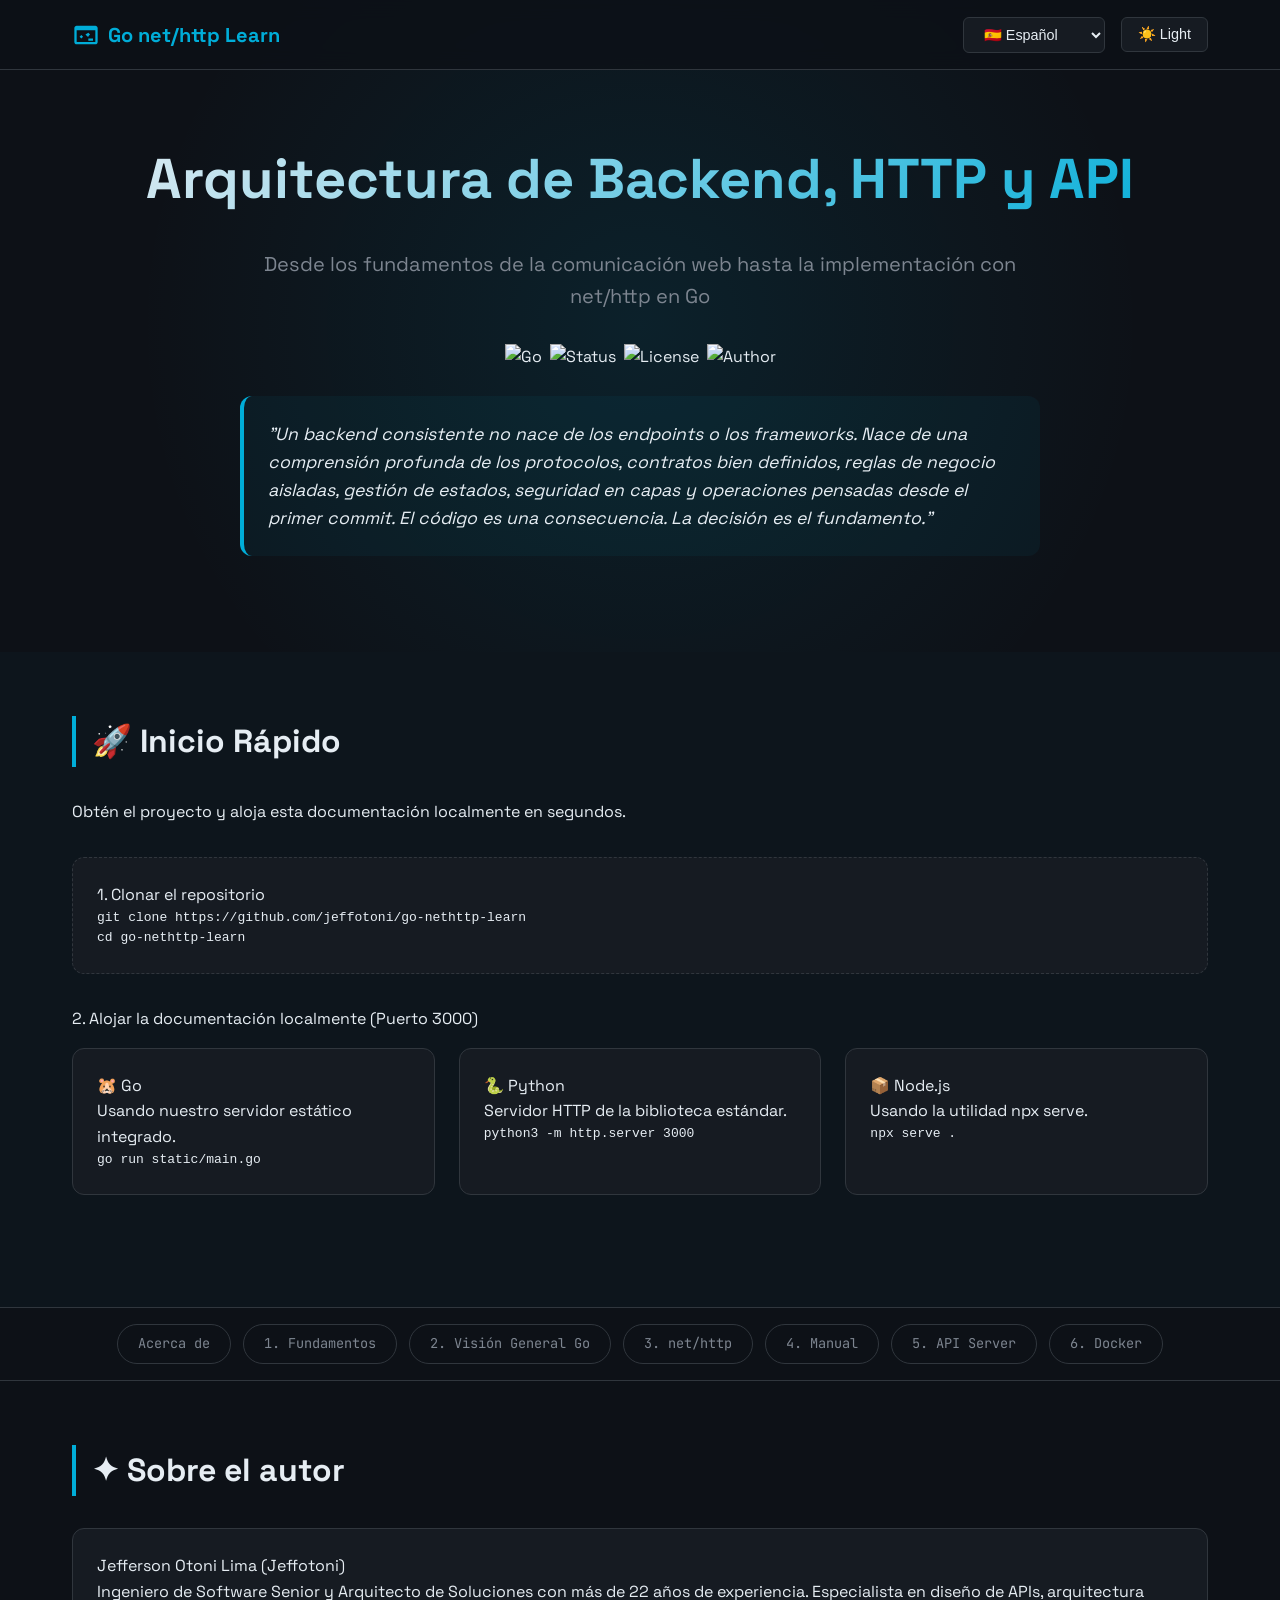
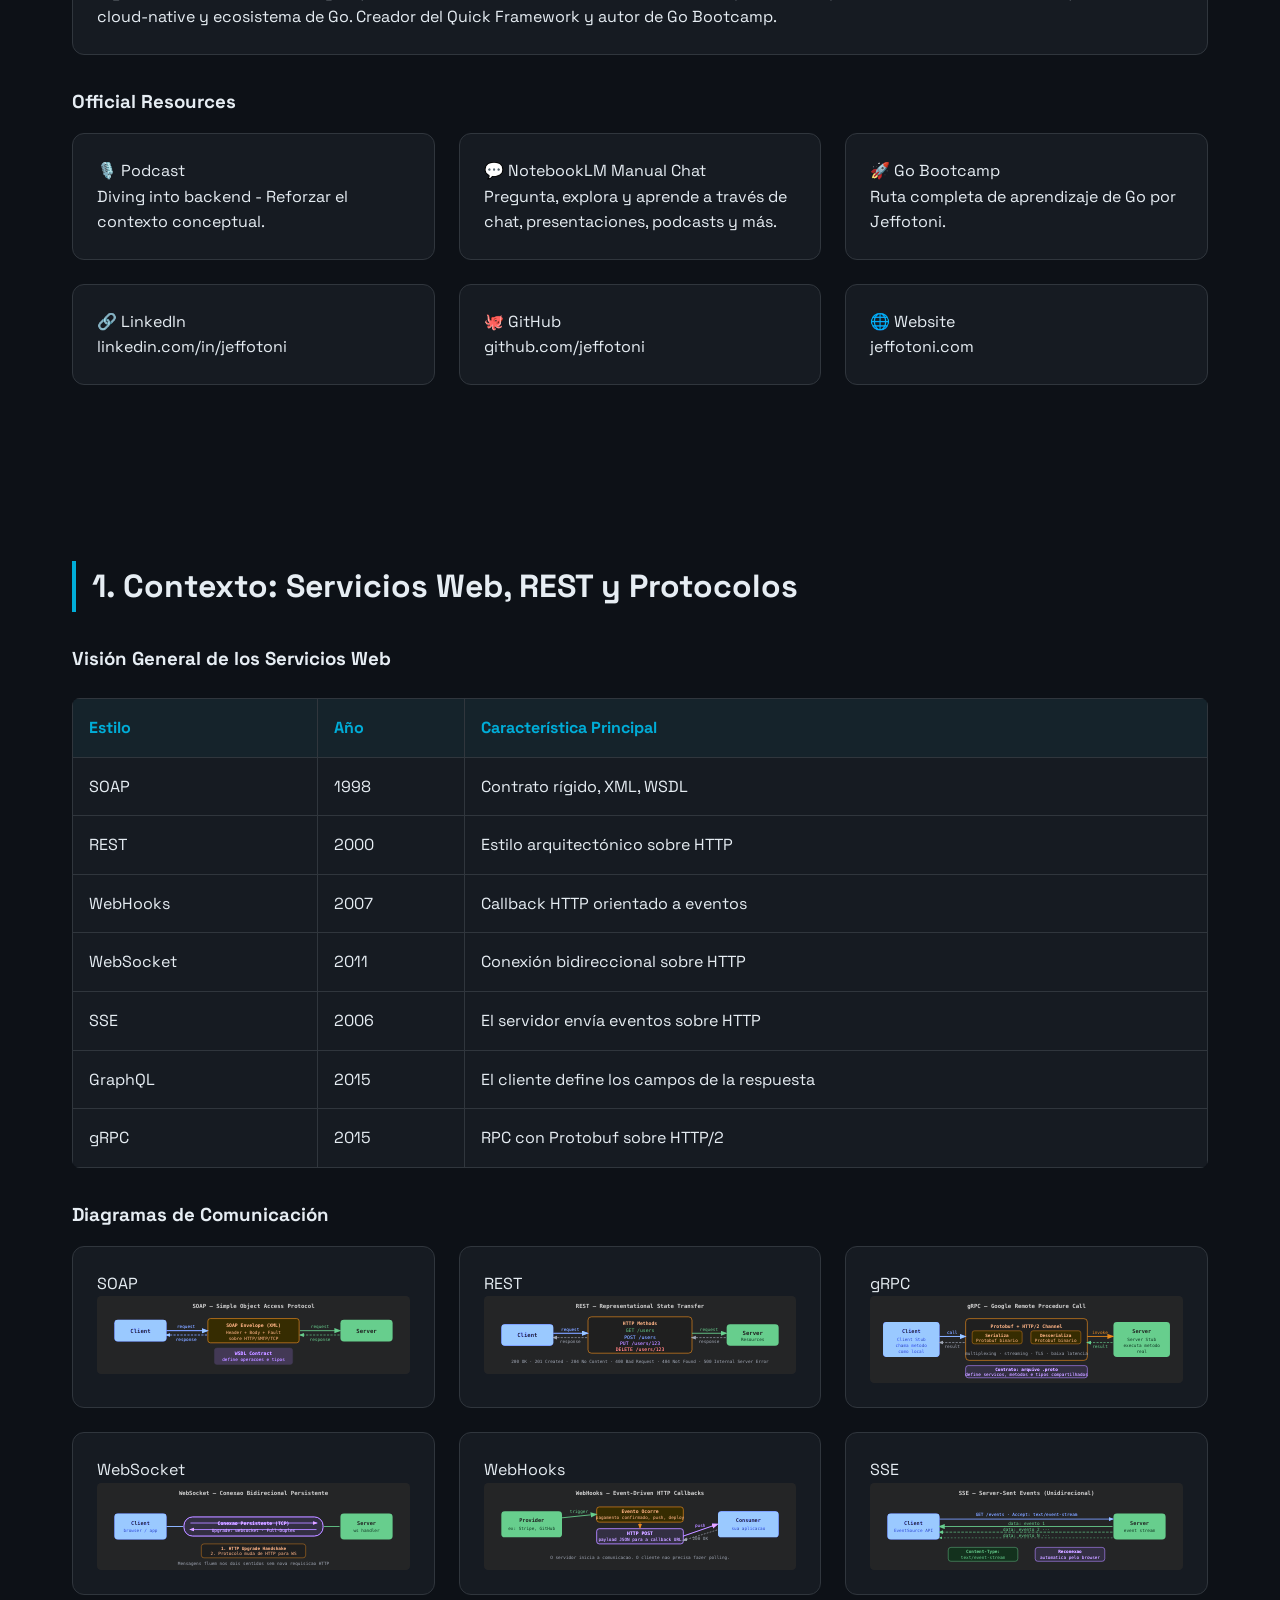
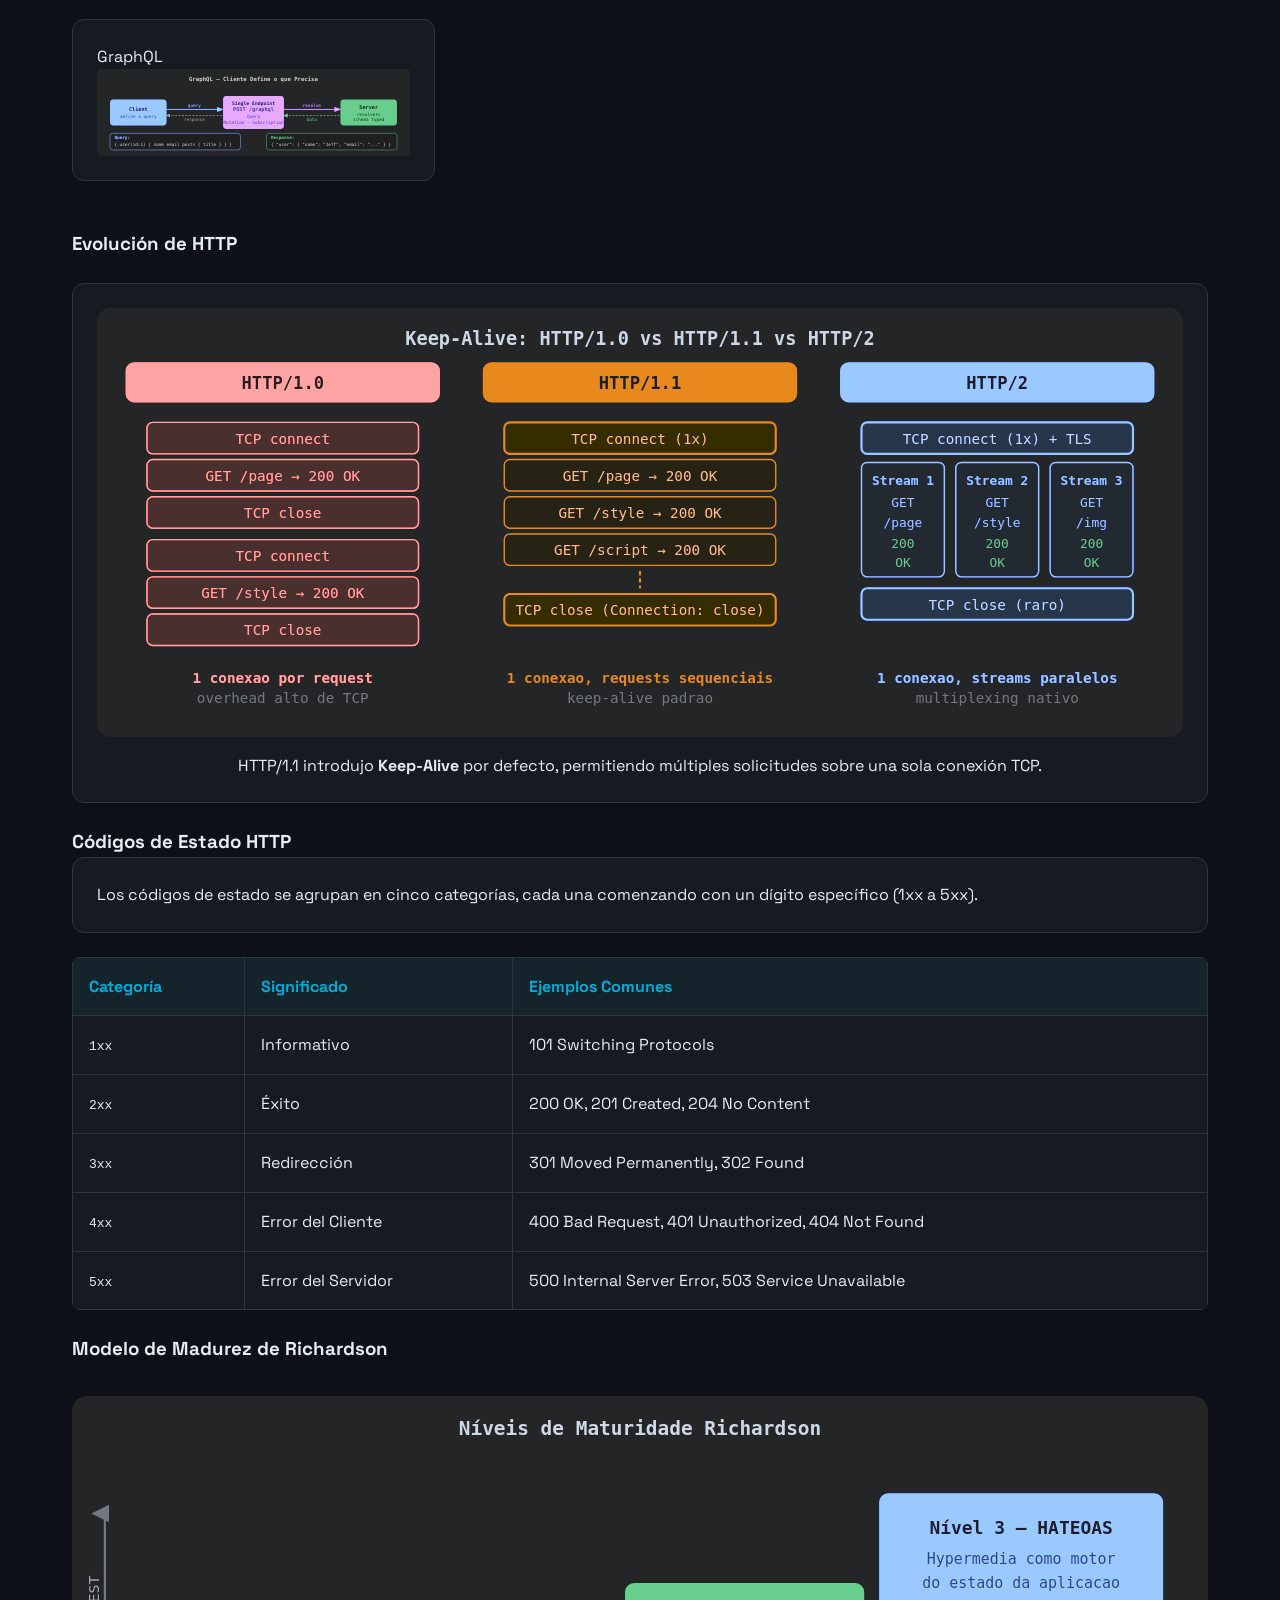
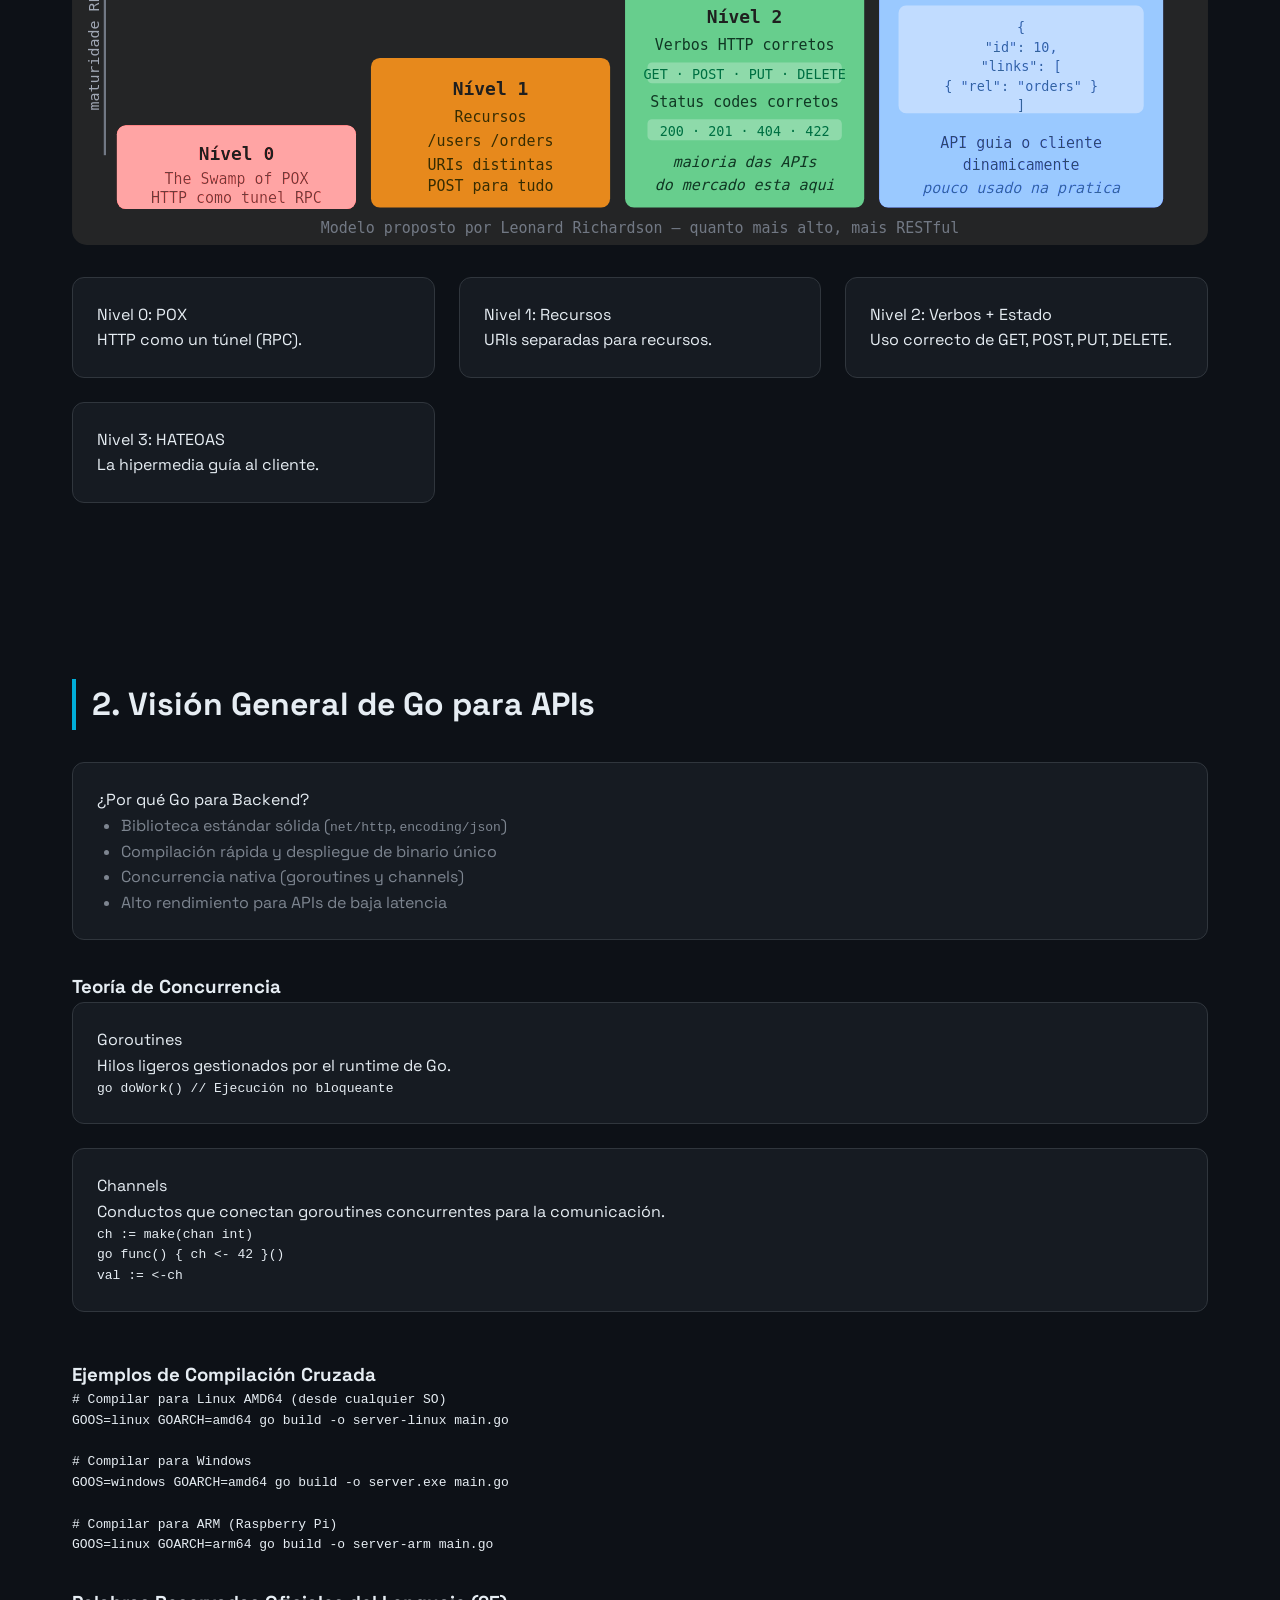
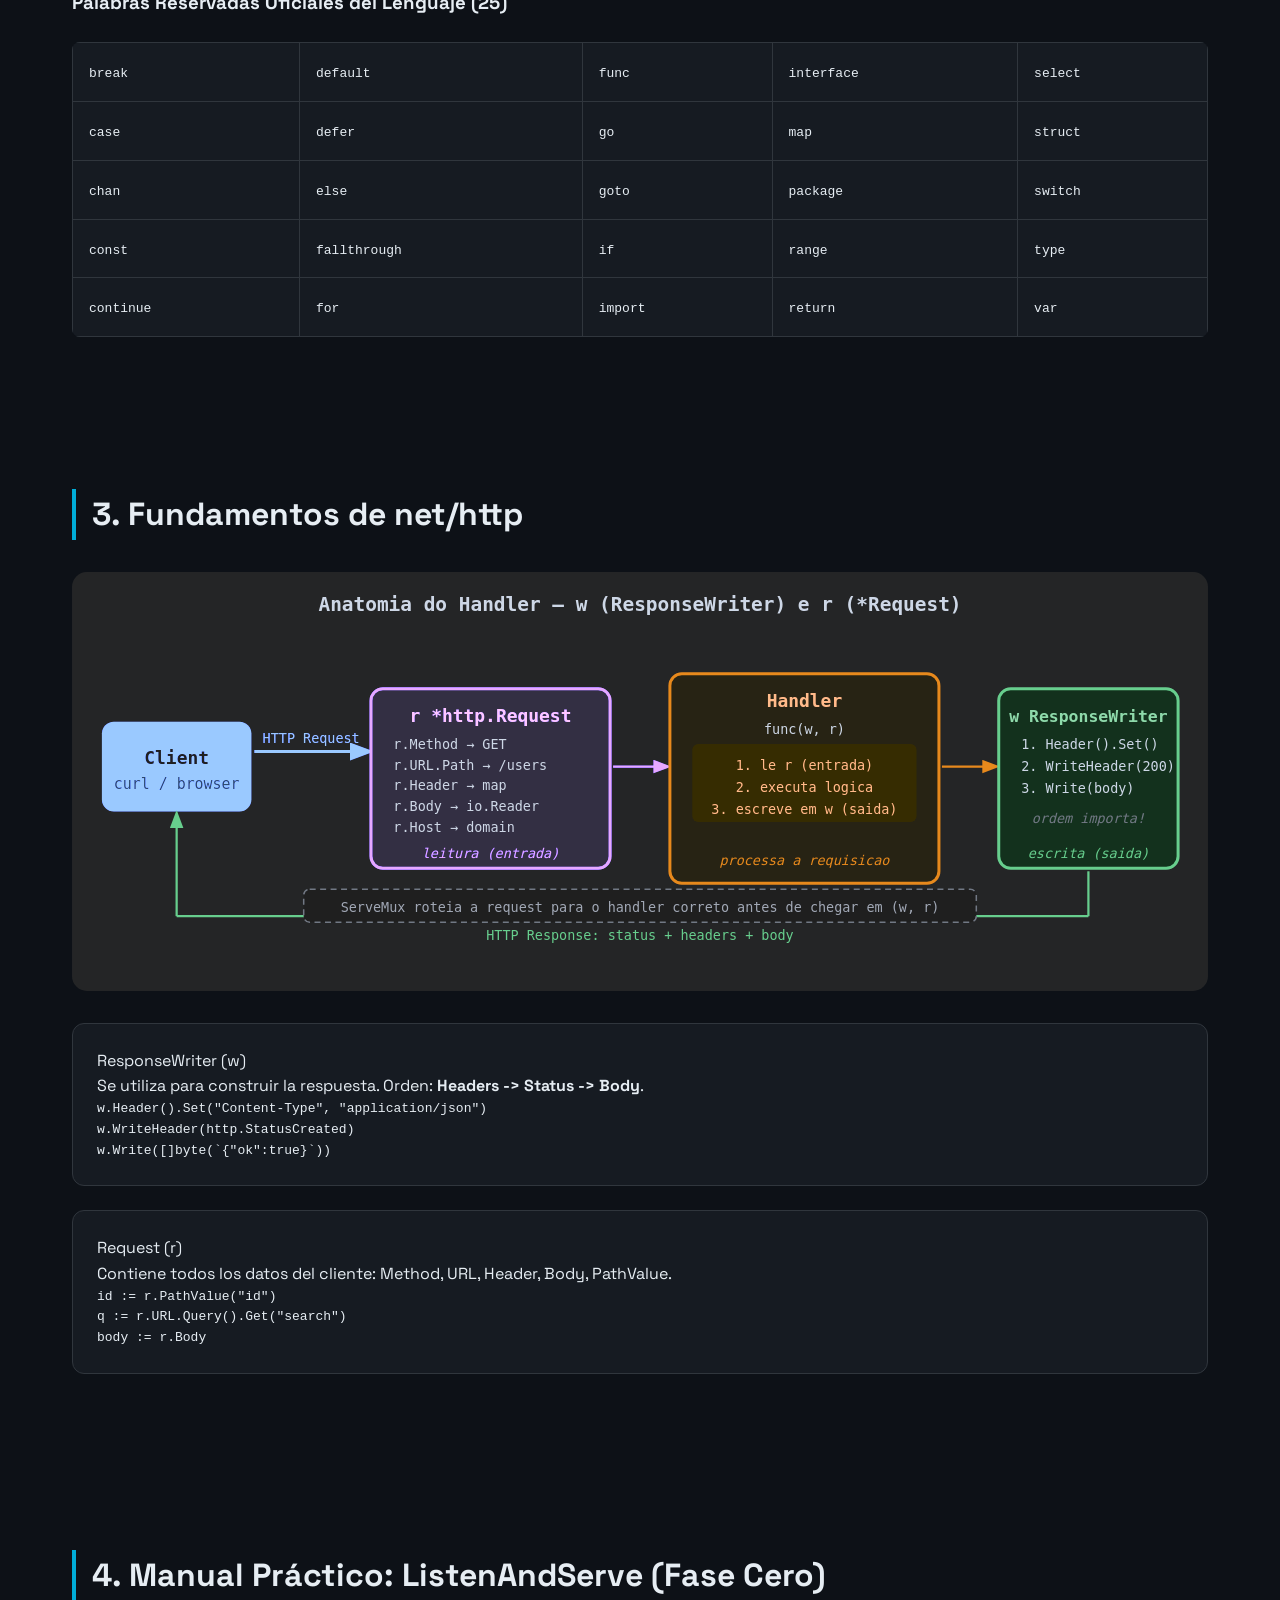
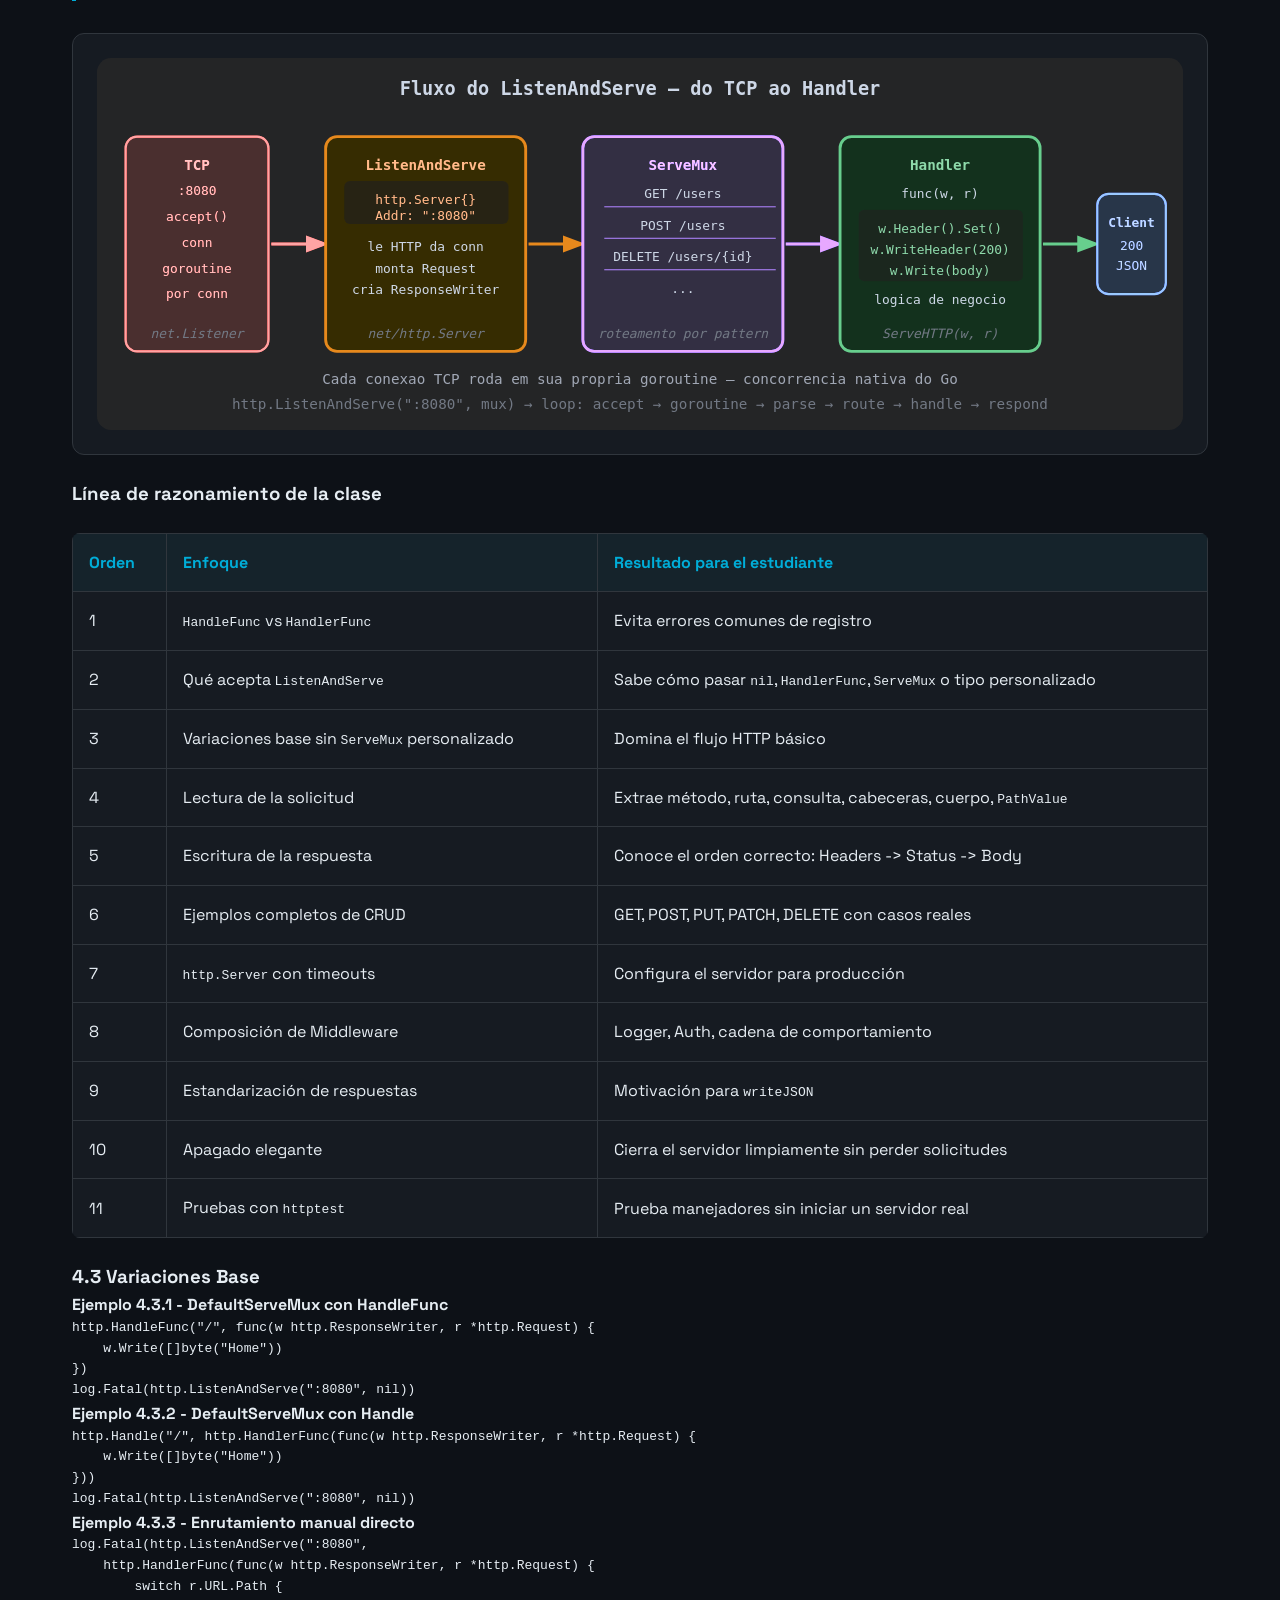
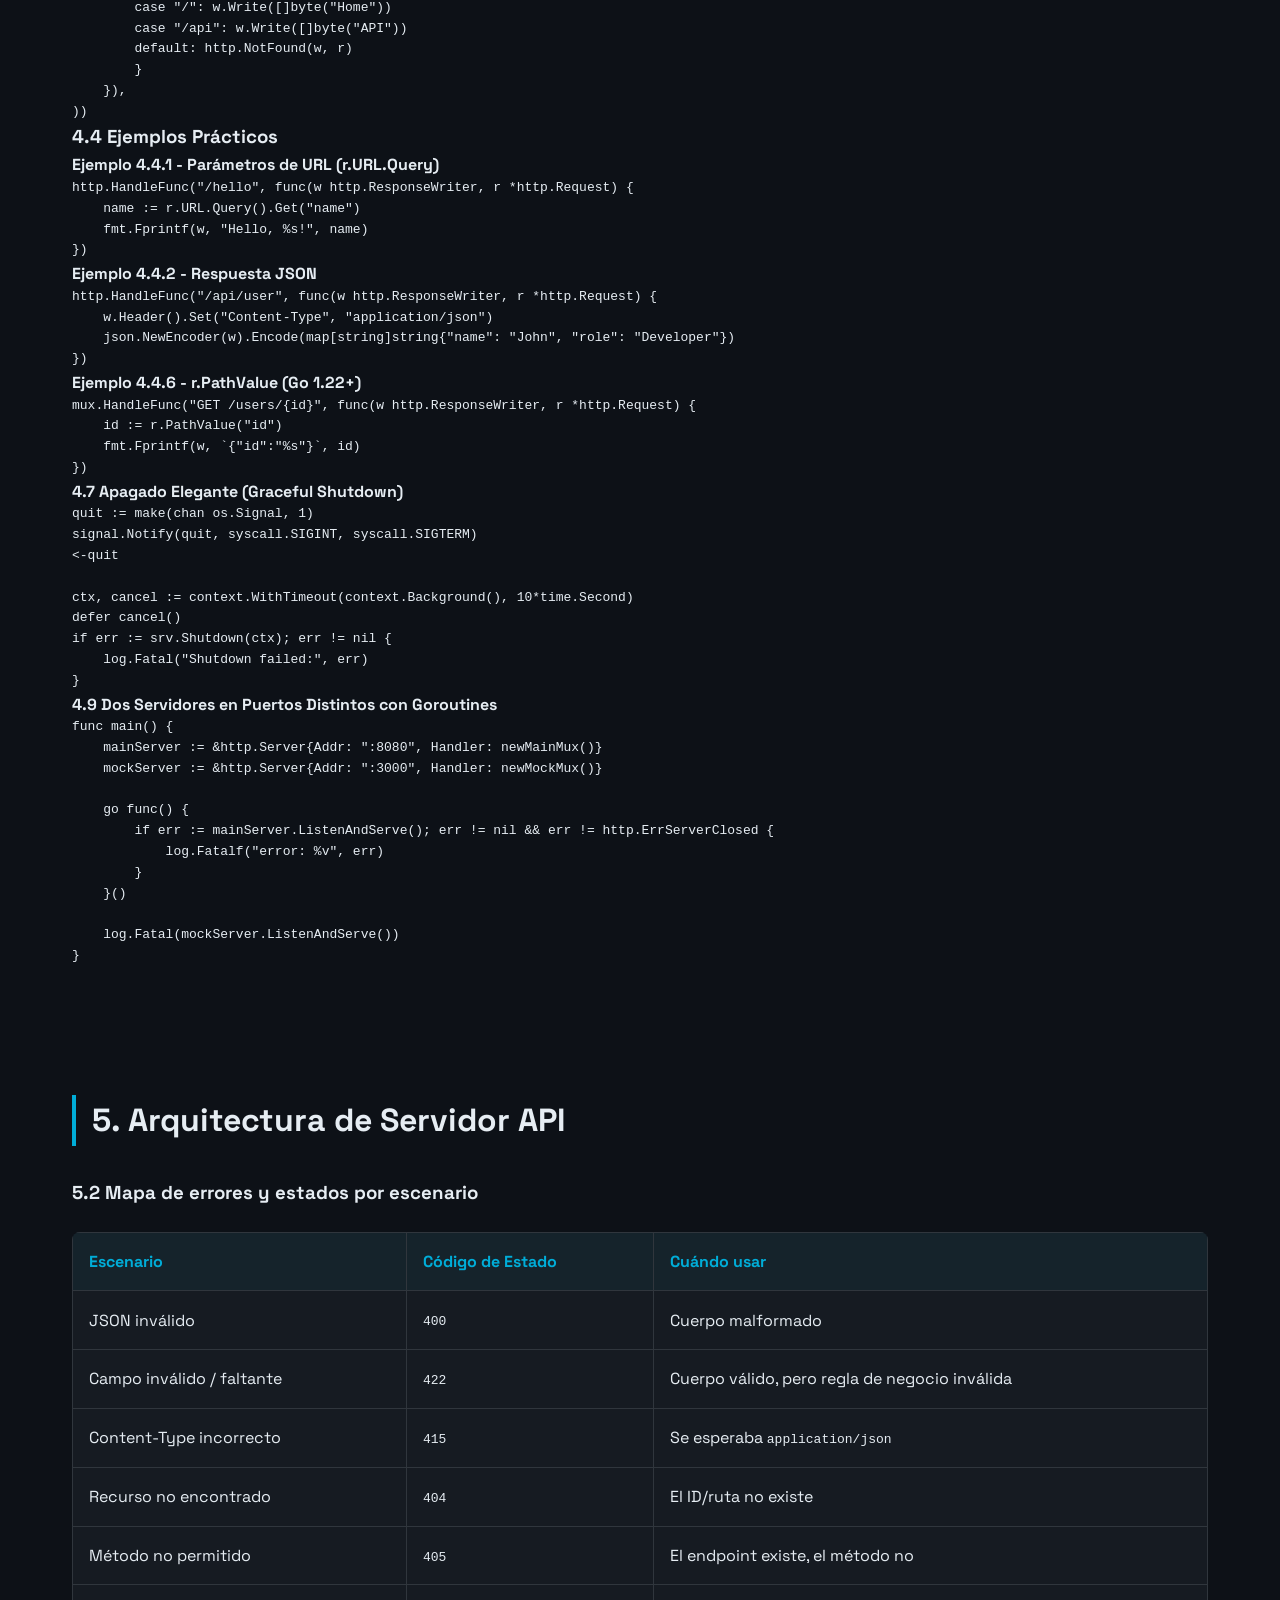
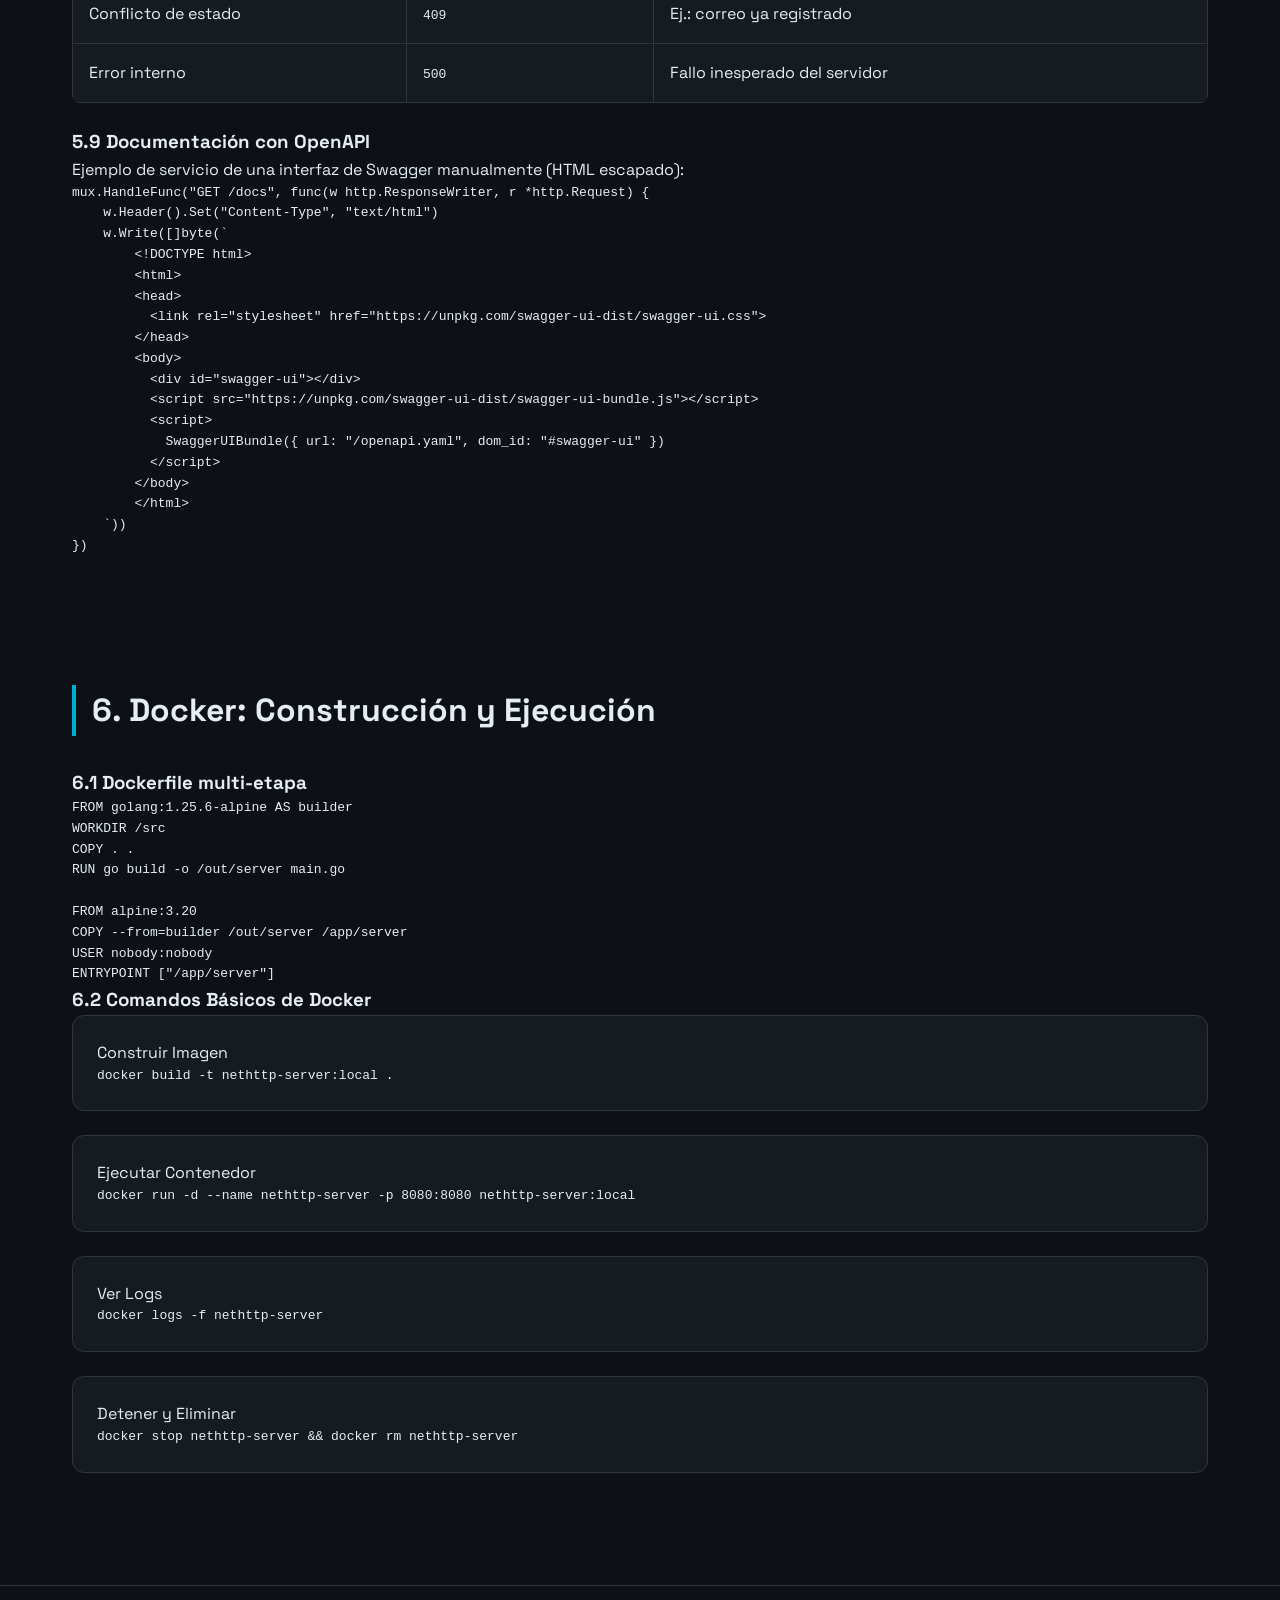
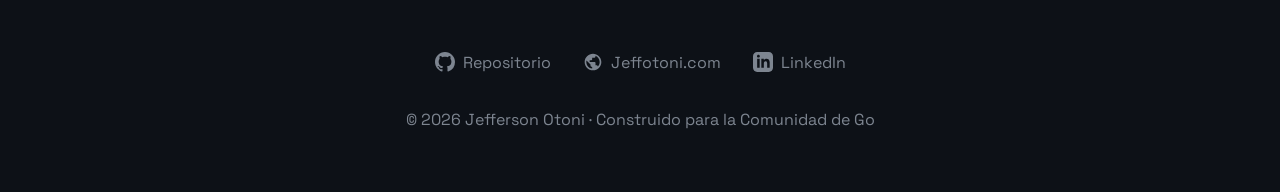
==== index_es.html @ ba3b2494 "feat: overhaul documentation portal with multi-language support and modern UI" ====
<!DOCTYPE html>
<html lang="es">
<head>
    <meta charset="UTF-8">
    <meta name="viewport" content="width=device-width, initial-scale=1.0">
    <title>Arquitectura de Backend, HTTP y API | Go net/http Learn</title>
    <!-- Fonts -->
    <link rel="preconnect" href="https://fonts.googleapis.com">
    <link rel="preconnect" href="https://fonts.gstatic.com" crossorigin>
    <link href="https://fonts.googleapis.com/css2?family=Space+Grotesk:wght@300;400;500;600;700;800&family=JetBrains+Mono:wght@100;200;300;400;500;600;700;800&display=swap" rel="stylesheet">
    <!-- Prism.js for Syntax Highlighting -->
    <link href="https://cdnjs.cloudflare.com/ajax/libs/prism/1.29.0/themes/prism-tomorrow.min.css" rel="stylesheet" id="prism-theme" />
    <!-- CSS -->
    <link rel="stylesheet" href="html2/css/styles.css">
</head>
<body data-theme="dark">
    <header>
        <div class="container nav-container">
            <a href="#" class="logo">
                <svg viewBox="0 0 24 24" width="28" height="28" style="fill: var(--neon-cyan);"><path d="M20 4H4c-1.1 0-1.99.9-1.99 2L2 18c0 1.1.9 2 2 2h16c1.1 0 2-.9 2-2V6c0-1.1-.9-2-2-2zm0 14H4V8h16v10zm-2-1h-4v-2h4v2zm-4-3l-2.5-2.5L14 10l1.5 1.5L14 13zM8 15l-1.5-1.5L8 12l1.5 1.5L8 15z"/></svg>
                <span>Go net/http Learn</span>
            </a>
            <div class="controls">
                <select id="localePicker" class="btn-control">
                    <option value="en">🇺🇸 English</option>
                    <option value="pt-BR">🇧🇷 Português</option>
                    <option value="es" selected>🇪🇸 Español</option>
                </select>
                <button class="theme-toggle btn-control" onclick="toggleTheme()">☀️ Light</button>
            </div>
        </div>
    </header>

    <main>
        <!-- Hero Section -->
        <section class="hero">
            <div class="container">
                <h1>Arquitectura de Backend, HTTP y API</h1>
                <p class="hero-subtitle">Desde los fundamentos de la comunicación web hasta la implementación con net/http en Go</p>
                <div class="badges">
                    <img src="https://img.shields.io/badge/Go-1.22%2B-00ADD8?style=flat-square&logo=go&logoColor=white" alt="Go">
                    <img src="https://img.shields.io/badge/status-en%20desarrollo-F59E0B?style=flat-square" alt="Status">
                    <img src="https://img.shields.io/badge/license-MIT-10B981?style=flat-square" alt="License">
                    <img src="https://img.shields.io/badge/author-jeffotoni-0EA5E9?style=flat-square&logo=github" alt="Author">
                </div>
                <blockquote style="max-width: 800px; margin: 2rem auto; padding: 1.5rem; background: rgba(0, 173, 216, 0.05); border-radius: 12px; border-left: 4px solid var(--neon-cyan); text-align: left;">
                    <p style="font-size: 1.1rem; font-style: italic; color: var(--text-primary);">"Un backend consistente no nace de los endpoints o los frameworks. Nace de una comprensión profunda de los protocolos, contratos bien definidos, reglas de negocio aisladas, gestión de estados, seguridad en capas y operaciones pensadas desde el primer commit. El código es una consecuencia. La decisión es el fundamento."</p>
                </blockquote>
            </div>
        </section>

        <!-- Quick Start Section -->
        <section id="quick-start" style="background: rgba(0, 173, 216, 0.02); border-bottom: 1px solid var(--border-color);">
            <div class="container">
                <h2 class="section-title">🚀 Inicio Rápido</h2>
                <p class="card-text" style="margin-bottom: 2rem;">Obtén el proyecto y aloja esta documentación localmente en segundos.</p>
                
                <div class="card" style="margin-bottom: 2rem; border-style: dashed;">
                    <div class="card-title">1. Clonar el repositorio</div>
                    <pre class="language-bash"><code>git clone https://github.com/jeffotoni/go-nethttp-learn
cd go-nethttp-learn</code></pre>
                </div>

                <div class="card-title" style="margin-bottom: 1rem;">2. Alojar la documentación localmente (Puerto 3000)</div>
                <div class="card-grid">
                    <div class="card">
                        <div class="card-title">🐹 Go</div>
                        <p class="card-text">Usando nuestro servidor estático integrado.</p>
                        <pre class="language-bash"><code>go run static/main.go</code></pre>
                    </div>
                    <div class="card">
                        <div class="card-title">🐍 Python</div>
                        <p class="card-text">Servidor HTTP de la biblioteca estándar.</p>
                        <pre class="language-bash"><code>python3 -m http.server 3000</code></pre>
                    </div>
                    <div class="card">
                        <div class="card-title">📦 Node.js</div>
                        <p class="card-text">Usando la utilidad npx serve.</p>
                        <pre class="language-bash"><code>npx serve .</code></pre>
                    </div>
                </div>
            </div>
        </section>

        <!-- Sticky Nav -->
        <nav class="category-nav">
            <a href="#about" class="category-pill">Acerca de</a>
            <a href="#fundamentals" class="category-pill">1. Fundamentos</a>
            <a href="#go-overview" class="category-pill">2. Visión General Go</a>
            <a href="#net-http" class="category-pill">3. net/http</a>
            <a href="#listenandserve" class="category-pill">4. Manual</a>
            <a href="#server-api" class="category-pill">5. API Server</a>
            <a href="#docker" class="category-pill">6. Docker</a>
        </nav>

        <div class="container">
            <!-- About Section -->
            <section id="about">
                <h2 class="section-title">✦ Sobre el autor</h2>
                <div class="card" style="margin-bottom: 2rem;">
                    <div class="card-title">Jefferson Otoni Lima (Jeffotoni)</div>
                    <p class="card-text">Ingeniero de Software Senior y Arquitecto de Soluciones con más de 22 años de experiencia. Especialista en diseño de APIs, arquitectura cloud-native y ecosistema de Go. Creador del Quick Framework y autor de Go Bootcamp.</p>
                </div>

                <h3 style="margin-bottom: 1rem;">Official Resources</h3>
                <div class="card-grid">
                    <a href="https://youtu.be/uk1hwBAKGLc" class="card" target="_blank">
                        <div class="card-title">🎙️ Podcast</div>
                        <div class="card-text">Diving into backend - Reforzar el contexto conceptual.</div>
                    </a>
                    <a href="https://notebooklm.google.com/notebook/0421b1d1-9c27-415a-a3d2-bc83ce397b1f" class="card" target="_blank">
                        <div class="card-title">💬 NotebookLM Manual Chat</div>
                        <div class="card-text">Pregunta, explora y aprende a través de chat, presentaciones, podcasts y más.</div>
                    </a>
                    <a href="https://gobootcamp.jeffotoni.com/br/index.html" class="card" target="_blank">
                        <div class="card-title">🚀 Go Bootcamp</div>
                        <div class="card-text">Ruta completa de aprendizaje de Go por Jeffotoni.</div>
                    </a>
                    <a href="https://linkedin.com/in/jeffotoni" class="card" target="_blank">
                        <div class="card-title">🔗 LinkedIn</div>
                        <div class="card-text">linkedin.com/in/jeffotoni</div>
                    </a>
                    <a href="https://github.com/jeffotoni" class="card" target="_blank">
                        <div class="card-title">🐙 GitHub</div>
                        <div class="card-text">github.com/jeffotoni</div>
                    </a>
                    <a href="https://jeffotoni.com" class="card" target="_blank">
                        <div class="card-title">🌐 Website</div>
                        <div class="card-text">jeffotoni.com</div>
                    </a>
                </div>
            </section>

            <!-- Fundamentals Section -->
            <section id="fundamentals">
                <h2 class="section-title">1. Contexto: Servicios Web, REST y Protocolos</h2>
                
                <h3>Visión General de los Servicios Web</h3>
                <table>
                    <thead>
                        <tr>
                            <th>Estilo</th>
                            <th>Año</th>
                            <th>Característica Principal</th>
                        </tr>
                    </thead>
                    <tbody>
                        <tr><td>SOAP</td><td>1998</td><td>Contrato rígido, XML, WSDL</td></tr>
                        <tr><td>REST</td><td>2000</td><td>Estilo arquitectónico sobre HTTP</td></tr>
                        <tr><td>WebHooks</td><td>2007</td><td>Callback HTTP orientado a eventos</td></tr>
                        <tr><td>WebSocket</td><td>2011</td><td>Conexión bidireccional sobre HTTP</td></tr>
                        <tr><td>SSE</td><td>2006</td><td>El servidor envía eventos sobre HTTP</td></tr>
                        <tr><td>GraphQL</td><td>2015</td><td>El cliente define los campos de la respuesta</td></tr>
                        <tr><td>gRPC</td><td>2015</td><td>RPC con Protobuf sobre HTTP/2</td></tr>
                    </tbody>
                </table>

                <h3 style="margin: 2rem 0 1rem;">Diagramas de Comunicación</h3>
                <div class="card-grid">
                    <div class="card"><div class="card-title">SOAP</div><img src="docs/diagrams/soap.svg" alt="SOAP"></div>
                    <div class="card"><div class="card-title">REST</div><img src="docs/diagrams/rest.svg" alt="REST"></div>
                    <div class="card"><div class="card-title">gRPC</div><img src="docs/diagrams/grpc.svg" alt="gRPC"></div>
                    <div class="card"><div class="card-title">WebSocket</div><img src="docs/diagrams/websocket.svg" alt="WebSocket"></div>
                    <div class="card"><div class="card-title">WebHooks</div><img src="docs/diagrams/webhooks.svg" alt="WebHooks"></div>
                    <div class="card"><div class="card-title">SSE</div><img src="docs/diagrams/sse.svg" alt="SSE"></div>
                    <div class="card"><div class="card-title">GraphQL</div><img src="docs/diagrams/graphql.svg" alt="GraphQL"></div>
                </div>

                <h3>Evolución de HTTP</h3>
                <div class="card" style="margin: 1.5rem 0;">
                    <img src="docs/diagrams/keepalive.svg" alt="Keep Alive">
                    <p class="card-text" style="text-align: center; margin-top: 1rem;">HTTP/1.1 introdujo <strong>Keep-Alive</strong> por defecto, permitiendo múltiples solicitudes sobre una sola conexión TCP.</p>
                </div>

                <h3>Códigos de Estado HTTP</h3>
                <div class="card" style="margin-bottom: 1.5rem;">
                    <p class="card-text">Los códigos de estado se agrupan en cinco categorías, cada una comenzando con un dígito específico (1xx a 5xx).</p>
                </div>
                <table>
                    <thead>
                        <tr>
                            <th>Categoría</th>
                            <th>Significado</th>
                            <th>Ejemplos Comunes</th>
                        </tr>
                    </thead>
                    <tbody>
                        <tr><td><code>1xx</code></td><td>Informativo</td><td>101 Switching Protocols</td></tr>
                        <tr><td><code>2xx</code></td><td>Éxito</td><td>200 OK, 201 Created, 204 No Content</td></tr>
                        <tr><td><code>3xx</code></td><td>Redirección</td><td>301 Moved Permanently, 302 Found</td></tr>
                        <tr><td><code>4xx</code></td><td>Error del Cliente</td><td>400 Bad Request, 401 Unauthorized, 404 Not Found</td></tr>
                        <tr><td><code>5xx</code></td><td>Error del Servidor</td><td>500 Internal Server Error, 503 Service Unavailable</td></tr>
                    </tbody>
                </table>

                <h3>Modelo de Madurez de Richardson</h3>
                <img src="docs/diagrams/richardson.svg" alt="Richardson" style="margin: 2rem auto;">
                <div class="card-grid">
                    <div class="card"><div class="card-title">Nivel 0: POX</div><p class="card-text">HTTP como un túnel (RPC).</p></div>
                    <div class="card"><div class="card-title">Nivel 1: Recursos</div><p class="card-text">URIs separadas para recursos.</p></div>
                    <div class="card"><div class="card-title">Nivel 2: Verbos + Estado</div><p class="card-text">Uso correcto de GET, POST, PUT, DELETE.</p></div>
                    <div class="card"><div class="card-title">Nivel 3: HATEOAS</div><p class="card-text">La hipermedia guía al cliente.</p></div>
                </div>
            </section>

            <!-- Go Overview Section -->
            <section id="go-overview">
                <h2 class="section-title">2. Visión General de Go para APIs</h2>
                <div class="card">
                    <div class="card-title">¿Por qué Go para Backend?</div>
                    <ul style="padding-left: 1.5rem; color: var(--text-secondary);">
                        <li>Biblioteca estándar sólida (<code>net/http</code>, <code>encoding/json</code>)</li>
                        <li>Compilación rápida y despliegue de binario único</li>
                        <li>Concurrencia nativa (goroutines y channels)</li>
                        <li>Alto rendimiento para APIs de baja latencia</li>
                    </ul>
                </div>

                <h3 style="margin-top: 2rem;">Teoría de Concurrencia</h3>
                <div class="card-grid full-width">
                    <div class="card">
                        <div class="card-title">Goroutines</div>
                        <p class="card-text">Hilos ligeros gestionados por el runtime de Go.</p>
<pre class="language-go"><code>go doWork() // Ejecución no bloqueante</code></pre>
                    </div>
                    <div class="card">
                        <div class="card-title">Channels</div>
                        <p class="card-text">Conductos que conectan goroutines concurrentes para la comunicación.</p>
<pre class="language-go"><code>ch := make(chan int)
go func() { ch <- 42 }()
val := <-ch</code></pre>
                    </div>
                </div>

                <h3 style="margin-top: 2rem;">Ejemplos de Compilación Cruzada</h3>
<pre class="language-bash"><code># Compilar para Linux AMD64 (desde cualquier SO)
GOOS=linux GOARCH=amd64 go build -o server-linux main.go

# Compilar para Windows
GOOS=windows GOARCH=amd64 go build -o server.exe main.go

# Compilar para ARM (Raspberry Pi)
GOOS=linux GOARCH=arm64 go build -o server-arm main.go</code></pre>

                <h3 style="margin-top: 2rem;">Palabras Reservadas Oficiales del Lenguaje (25)</h3>
                <table>
                    <tbody>
                        <tr><td><code>break</code></td><td><code>default</code></td><td><code>func</code></td><td><code>interface</code></td><td><code>select</code></td></tr>
                        <tr><td><code>case</code></td><td><code>defer</code></td><td><code>go</code></td><td><code>map</code></td><td><code>struct</code></td></tr>
                        <tr><td><code>chan</code></td><td><code>else</code></td><td><code>goto</code></td><td><code>package</code></td><td><code>switch</code></td></tr>
                        <tr><td><code>const</code></td><td><code>fallthrough</code></td><td><code>if</code></td><td><code>range</code></td><td><code>type</code></td></tr>
                        <tr><td><code>continue</code></td><td><code>for</code></td><td><code>import</code></td><td><code>return</code></td><td><code>var</code></td></tr>
                    </tbody>
                </table>
            </section>

            <!-- net/http Section -->
            <section id="net-http">
                <h2 class="section-title">3. Fundamentos de net/http</h2>
                <img src="docs/diagrams/handler-anatomy.svg" alt="Handler Anatomy" style="margin-bottom: 2rem;">
                
                <div class="card-grid full-width">
                    <div class="card">
                        <div class="card-title">ResponseWriter (w)</div>
                        <p class="card-text">Se utiliza para construir la respuesta. Orden: <strong>Headers -> Status -> Body</strong>.</p>
<pre class="language-go"><code>w.Header().Set("Content-Type", "application/json")
w.WriteHeader(http.StatusCreated)
w.Write([]byte(`{"ok":true}`))</code></pre>
                    </div>
                    <div class="card">
                        <div class="card-title">Request (r)</div>
                        <p class="card-text">Contiene todos los datos del cliente: Method, URL, Header, Body, PathValue.</p>
<pre class="language-go"><code>id := r.PathValue("id")
q := r.URL.Query().Get("search")
body := r.Body</code></pre>
                    </div>
                </div>
            </section>

            <!-- Manual Section -->
            <section id="listenandserve">
                <h2 class="section-title">4. Manual Práctico: ListenAndServe (Fase Cero)</h2>
                <div class="card" style="margin: 1.5rem 0;"><img src="docs/diagrams/listenandserve.svg" alt="ListenAndServe Flow"></div>

                <h3>Línea de razonamiento de la clase</h3>
                <table>
                    <thead>
                        <tr>
                            <th>Orden</th>
                            <th>Enfoque</th>
                            <th>Resultado para el estudiante</th>
                        </tr>
                    </thead>
                    <tbody>
                        <tr><td>1</td><td><code>HandleFunc</code> vs <code>HandlerFunc</code></td><td>Evita errores comunes de registro</td></tr>
                        <tr><td>2</td><td>Qué acepta <code>ListenAndServe</code></td><td>Sabe cómo pasar <code>nil</code>, <code>HandlerFunc</code>, <code>ServeMux</code> o tipo personalizado</td></tr>
                        <tr><td>3</td><td>Variaciones base sin <code>ServeMux</code> personalizado</td><td>Domina el flujo HTTP básico</td></tr>
                        <tr><td>4</td><td>Lectura de la solicitud</td><td>Extrae método, ruta, consulta, cabeceras, cuerpo, <code>PathValue</code></td></tr>
                        <tr><td>5</td><td>Escritura de la respuesta</td><td>Conoce el orden correcto: Headers -> Status -> Body</td></tr>
                        <tr><td>6</td><td>Ejemplos completos de CRUD</td><td>GET, POST, PUT, PATCH, DELETE con casos reales</td></tr>
                        <tr><td>7</td><td><code>http.Server</code> con timeouts</td><td>Configura el servidor para producción</td></tr>
                        <tr><td>8</td><td>Composición de Middleware</td><td>Logger, Auth, cadena de comportamiento</td></tr>
                        <tr><td>9</td><td>Estandarización de respuestas</td><td>Motivación para <code>writeJSON</code></td></tr>
                        <tr><td>10</td><td>Apagado elegante</td><td>Cierra el servidor limpiamente sin perder solicitudes</td></tr>
                        <tr><td>11</td><td>Pruebas con <code>httptest</code></td><td>Prueba manejadores sin iniciar un servidor real</td></tr>
                    </tbody>
                </table>

                <h3>4.3 Variaciones Base</h3>
                <h4>Ejemplo 4.3.1 - DefaultServeMux con HandleFunc</h4>
<pre class="language-go"><code>http.HandleFunc("/", func(w http.ResponseWriter, r *http.Request) {
    w.Write([]byte("Home"))
})
log.Fatal(http.ListenAndServe(":8080", nil))</code></pre>

                <h4>Ejemplo 4.3.2 - DefaultServeMux con Handle</h4>
<pre class="language-go"><code>http.Handle("/", http.HandlerFunc(func(w http.ResponseWriter, r *http.Request) {
    w.Write([]byte("Home"))
}))
log.Fatal(http.ListenAndServe(":8080", nil))</code></pre>

                <h4>Ejemplo 4.3.3 - Enrutamiento manual directo</h4>
<pre class="language-go"><code>log.Fatal(http.ListenAndServe(":8080",
    http.HandlerFunc(func(w http.ResponseWriter, r *http.Request) {
        switch r.URL.Path {
        case "/": w.Write([]byte("Home"))
        case "/api": w.Write([]byte("API"))
        default: http.NotFound(w, r)
        }
    }),
))</code></pre>

                <h3>4.4 Ejemplos Prácticos</h3>
                <h4>Ejemplo 4.4.1 - Parámetros de URL (r.URL.Query)</h4>
<pre class="language-go"><code>http.HandleFunc("/hello", func(w http.ResponseWriter, r *http.Request) {
    name := r.URL.Query().Get("name")
    fmt.Fprintf(w, "Hello, %s!", name)
})</code></pre>

                <h4>Ejemplo 4.4.2 - Respuesta JSON</h4>
<pre class="language-go"><code>http.HandleFunc("/api/user", func(w http.ResponseWriter, r *http.Request) {
    w.Header().Set("Content-Type", "application/json")
    json.NewEncoder(w).Encode(map[string]string{"name": "John", "role": "Developer"})
})</code></pre>

                <h4>Ejemplo 4.4.6 - r.PathValue (Go 1.22+)</h4>
<pre class="language-go"><code>mux.HandleFunc("GET /users/{id}", func(w http.ResponseWriter, r *http.Request) {
    id := r.PathValue("id")
    fmt.Fprintf(w, `{"id":"%s"}`, id)
})</code></pre>

                <h4>4.7 Apagado Elegante (Graceful Shutdown)</h4>
<pre class="language-go"><code>quit := make(chan os.Signal, 1)
signal.Notify(quit, syscall.SIGINT, syscall.SIGTERM)
<-quit

ctx, cancel := context.WithTimeout(context.Background(), 10*time.Second)
defer cancel()
if err := srv.Shutdown(ctx); err != nil {
    log.Fatal("Shutdown failed:", err)
}</code></pre>

                <h4>4.9 Dos Servidores en Puertos Distintos con Goroutines</h4>
<pre class="language-go"><code>func main() {
    mainServer := &http.Server{Addr: ":8080", Handler: newMainMux()}
    mockServer := &http.Server{Addr: ":3000", Handler: newMockMux()}

    go func() {
        if err := mainServer.ListenAndServe(); err != nil && err != http.ErrServerClosed {
            log.Fatalf("error: %v", err)
        }
    }()

    log.Fatal(mockServer.ListenAndServe())
}</code></pre>
            </section>

            <!-- Server API Section -->
            <section id="server-api">
                <h2 class="section-title">5. Arquitectura de Servidor API</h2>
                
                <h3>5.2 Mapa de errores y estados por escenario</h3>
                <table>
                    <thead>
                        <tr>
                            <th>Escenario</th>
                            <th>Código de Estado</th>
                            <th>Cuándo usar</th>
                        </tr>
                    </thead>
                    <tbody>
                        <tr><td>JSON inválido</td><td><code>400</code></td><td>Cuerpo malformado</td></tr>
                        <tr><td>Campo inválido / faltante</td><td><code>422</code></td><td>Cuerpo válido, pero regla de negocio inválida</td></tr>
                        <tr><td>Content-Type incorrecto</td><td><code>415</code></td><td>Se esperaba <code>application/json</code></td></tr>
                        <tr><td>Recurso no encontrado</td><td><code>404</code></td><td>El ID/ruta no existe</td></tr>
                        <tr><td>Método no permitido</td><td><code>405</code></td><td>El endpoint existe, el método no</td></tr>
                        <tr><td>Conflicto de estado</td><td><code>409</code></td><td>Ej.: correo ya registrado</td></tr>
                        <tr><td>Error interno</td><td><code>500</code></td><td>Fallo inesperado del servidor</td></tr>
                    </tbody>
                </table>

                <h3>5.9 Documentación con OpenAPI</h3>
                <p class="card-text">Ejemplo de servicio de una interfaz de Swagger manualmente (HTML escapado):</p>
<pre class="language-go"><code>mux.HandleFunc("GET /docs", func(w http.ResponseWriter, r *http.Request) {
    w.Header().Set("Content-Type", "text/html")
    w.Write([]byte(`
        &lt;!DOCTYPE html&gt;
        &lt;html&gt;
        &lt;head&gt;
          &lt;link rel="stylesheet" href="https://unpkg.com/swagger-ui-dist/swagger-ui.css"&gt;
        &lt;/head&gt;
        &lt;body&gt;
          &lt;div id="swagger-ui"&gt;&lt;/div&gt;
          &lt;script src="https://unpkg.com/swagger-ui-dist/swagger-ui-bundle.js"&gt;&lt;/script&gt;
          &lt;script&gt;
            SwaggerUIBundle({ url: "/openapi.yaml", dom_id: "#swagger-ui" })
          &lt;/script&gt;
        &lt;/body&gt;
        &lt;/html&gt;
    `))
})</code></pre>
            </section>

            <!-- Docker Section -->
            <section id="docker">
                <h2 class="section-title">6. Docker: Construcción y Ejecución</h2>
                
                <h3>6.1 Dockerfile multi-etapa</h3>
<pre class="language-docker"><code>FROM golang:1.25.6-alpine AS builder
WORKDIR /src
COPY . .
RUN go build -o /out/server main.go

FROM alpine:3.20
COPY --from=builder /out/server /app/server
USER nobody:nobody
ENTRYPOINT ["/app/server"]</code></pre>

                <h3>6.2 Comandos Básicos de Docker</h3>
                <div class="card-grid full-width">
                    <div class="card"><div class="card-title">Construir Imagen</div><pre class="language-bash"><code>docker build -t nethttp-server:local .</code></pre></div>
                    <div class="card"><div class="card-title">Ejecutar Contenedor</div><pre class="language-bash"><code>docker run -d --name nethttp-server -p 8080:8080 nethttp-server:local</code></pre></div>
                    <div class="card"><div class="card-title">Ver Logs</div><pre class="language-bash"><code>docker logs -f nethttp-server</code></pre></div>
                    <div class="card"><div class="card-title">Detener y Eliminar</div><pre class="language-bash"><code>docker stop nethttp-server && docker rm nethttp-server</code></pre></div>
                </div>
            </section>
        </div>
    </main>

    <footer>
        <div class="container">
            <div class="footer-links">
                <a href="https://github.com/jeffotoni/go-nethttp-learn" target="_blank" class="footer-link-icon">
                    <svg viewBox="0 0 24 24"><path d="M12 0C5.37 0 0 5.37 0 12c0 5.31 3.435 9.795 8.205 11.385.6.105.825-.255.825-.57 0-.285-.015-1.23-.015-2.235-3.015.555-3.795-.735-4.035-1.41-.135-.345-.72-1.41-1.23-1.695-.42-.225-1.02-.78-.015-.795.945-.015 1.62.87 1.845 1.23 1.08 1.815 2.805 1.305 3.495.99.105-.78.42-1.305.765-1.605-2.67-.3-5.46-1.335-5.46-5.925 0-1.305.465-2.385 1.23-3.225-.12-.3-.54-1.53.12-3.18 0 0 1.005-.315 3.3 1.23.96-.27 1.98-.405 3-.405s2.04.135 3 .405c2.295-1.56 3.3-1.23 3.3-1.23.66 1.65.24 2.88.12 3.18.765.84 1.23 1.905 1.23 3.225 0 4.605-2.805 5.625-5.475 5.925.435.375.81 1.095.81 2.22 0 1.605-.015 2.895-.015 3.3 0 .315.225.69.825.57A12.02 12.02 0 0024 12c0-6.63-5.37-12-12-12z"/></svg>
                    Repositorio
                </a>
                <a href="http://jeffotoni.com" target="_blank" class="footer-link-icon">
                    <svg viewBox="0 0 24 24"><path d="M12 2C6.48 2 2 6.48 2 12s4.48 10 10 10 10-4.48 10-10S17.52 2 12 2zm-1 17.93c-3.95-.49-7-3.85-7-7.93 0-.62.08-1.21.21-1.79L9 15v1c0 1.1.9 2 2 2v1.93zm6.9-2.54c-.26-.81-1-1.39-1.9-1.39h-1v-3c0-.55-.45-1-1-1H8v-2h2c.55 0 1-.45 1-1V7h2c1.1 0 2-.9 2-2v-.41c2.93 1.19 5 4.06 5 7.41 0 2.08-.8 3.97-2.1 5.39z"/></svg>
                    Jeffotoni.com
                </a>
                <a href="https://linkedin.com/in/jeffotoni" target="_blank" class="footer-link-icon">
                    <svg viewBox="0 0 24 24"><path d="M19 0h-14c-2.761 0-5 2.239-5 5v14c0 2.761 2.239 5 5 5h14c2.762 0 5-2.239 5-5v-14c0-2.761-2.238-5-5-5zm-11 19h-3v-11h3v11zm-1.5-12.268c-.966 0-1.75-.79-1.75-1.764s.784-1.764 1.75-1.764 1.75.79 1.75 1.764-.783 1.764-1.75 1.764zm13.5 12.268h-3v-5.604c0-3.368-4-3.113-4 0v5.604h-3v-11h3v1.765c1.396-2.586 7-2.777 7 2.476v6.759z"/></svg>
                    LinkedIn
                </a>
            </div>
            <p>© 2026 Jefferson Otoni · Construido para la Comunidad de Go</p>
        </div>
    </footer>

    <!-- JS -->
    <script src="html2/js/main.js"></script>
    <script src="https://cdnjs.cloudflare.com/ajax/libs/prism/1.29.0/prism.min.js"></script>
    <script src="https://cdnjs.cloudflare.com/ajax/libs/prism/1.29.0/components/prism-go.min.js"></script>
    <script src="https://cdnjs.cloudflare.com/ajax/libs/prism/1.29.0/components/prism-docker.min.js"></script>
    <script src="https://cdnjs.cloudflare.com/ajax/libs/prism/1.29.0/components/prism-bash.min.js"></script>
</body>
</html>
---- html2/css/styles.css ----
:root {
    --bg-dark: #0d1117;
    --bg-card: #161b22;
    --bg-code: #011627;
    --border-color: #30363d;
    --text-primary: #e6edf3;
    --text-secondary: #7d8590;
    --neon-cyan: #00add8;
    --neon-magenta: #0ea5e9;
    --neon-green: #10b981;
    --header-height: 70px;
    --transition-speed: 0.3s;
}

[data-theme="light"] {
    --bg-dark: #f6f8fa;
    --bg-card: #ffffff;
    --bg-code: #f1f3f5;
    --border-color: #d0d7de;
    --text-primary: #1f2328;
    --text-secondary: #656d76;
    --neon-cyan: #0969da;
    --neon-magenta: #0550ae;
    --neon-green: #1a7f37;
}

* {
    margin: 0;
    padding: 0;
    box-sizing: border-box;
}

body {
    font-family: 'Space Grotesk', -apple-system, BlinkMacSystemFont, "Segoe UI", Helvetica, Arial, sans-serif;
    background-color: var(--bg-dark);
    color: var(--text-primary);
    line-height: 1.6;
    transition: background-color var(--transition-speed), color var(--transition-speed);
    overflow-x: hidden;
}

.container {
    max-width: 1200px;
    margin: 0 auto;
    padding: 0 2rem;
}

/* Header & Nav */
header {
    position: fixed;
    top: 0;
    left: 0;
    right: 0;
    height: var(--header-height);
    background: rgba(13, 17, 23, 0.8);
    backdrop-filter: blur(10px);
    z-index: 1000;
    border-bottom: 1px solid var(--border-color);
}

[data-theme="light"] header {
    background: rgba(246, 248, 250, 0.8);
}

.nav-container {
    display: flex;
    justify-content: space-between;
    align-items: center;
    height: 100%;
}

.logo {
    display: flex;
    align-items: center;
    gap: 0.5rem;
    font-weight: 700;
    font-size: 1.25rem;
    color: var(--neon-cyan);
    text-decoration: none;
}

.logo img {
    height: 32px;
}

/* Hero Section */
.hero {
    padding: calc(var(--header-height) + 4rem) 0 4rem;
    text-align: center;
    background: radial-gradient(circle at 50% 50%, rgba(0, 173, 216, 0.1) 0%, transparent 70%);
}

.hero h1 {
    font-size: 3.5rem;
    font-weight: 800;
    margin-bottom: 1.5rem;
    background: linear-gradient(135deg, var(--text-primary), var(--neon-cyan));
    -webkit-background-clip: text;
    -webkit-text-fill-color: transparent;
}

.hero-subtitle {
    font-size: 1.25rem;
    color: var(--text-secondary);
    max-width: 800px;
    margin: 0 auto 2rem;
}

.badges {
    display: flex;
    justify-content: center;
    gap: 0.5rem;
    margin-bottom: 2rem;
    flex-wrap: wrap;
    align-items: center;
}

.badges img {
    display: inline-block;
    margin: 0;
    width: auto;
    height: 20px; /* Altura padrão para badges do Shields.io */
}

/* Sticky Category Nav */
.category-nav {
    position: sticky;
    top: var(--header-height);
    background: var(--bg-dark);
    padding: 1rem 0;
    z-index: 900;
    border-bottom: 1px solid var(--border-color);
    display: flex;
    justify-content: center;
    gap: 0.75rem;
    overflow-x: auto;
    white-space: nowrap;
}

.category-pill {
    padding: 0.5rem 1.25rem;
    border: 1px solid var(--border-color);
    border-radius: 50px;
    color: var(--text-secondary);
    text-decoration: none;
    font-family: 'JetBrains Mono', monospace;
    font-size: 0.85rem;
    transition: all 0.3s ease;
}

.category-pill:hover, .category-pill.active {
    border-color: var(--neon-cyan);
    color: var(--neon-cyan);
    background: rgba(0, 173, 216, 0.08);
}

/* Content Sections */
section {
    padding: 4rem 0;
}

.section-title {
    font-size: 2rem;
    margin-bottom: 2rem;
    border-left: 4px solid var(--neon-cyan);
    padding-left: 1rem;
}

/* Grid Layout for Cards */
.card-grid {
    display: grid;
    grid-template-columns: repeat(auto-fill, minmax(320px, 1fr));
    gap: 1.5rem;
    margin-bottom: 3rem;
}

/* Full width modifier */
.card-grid.full-width {
    grid-template-columns: 1fr;
}

.card {
    background: var(--bg-card);
    border: 1px solid var(--border-color);
    border-radius: 12px;
    padding: 1.5rem;
    transition: transform 0.3s cubic-bezier(0.4, 0, 0.2, 1), border-color 0.3s ease, box-shadow 0.3s ease;
    text-decoration: none;
    color: inherit;
    display: flex;
    flex-direction: column;
    width: 100%;
}

.card:hover {
    transform: translateY(-8px);
    border-color: var(--neon-cyan);
    box-shadow: 0 12px 40px rgba(0, 173, 216, 0.15);
}

/* SVGs transparency & consistency */
img {
    max-width: 100%;
    height: auto;
    background: transparent !important;
    display: block;
    margin: 0 auto;
    transition: filter var(--transition-speed);
}

/* Filtro para converter SVGs com fundo branco/linhas pretas para Dark Mode */
[data-theme="dark"] img[src$=".svg"] {
    filter: invert(0.9) hue-rotate(180deg) brightness(1.2);
}

/* Lightbox Modal */
.modal {
    display: none;
    position: fixed;
    z-index: 2000;
    padding-top: 60px;
    left: 0;
    top: 0;
    width: 100%;
    height: 100%;
    overflow: auto;
    background-color: rgba(13, 17, 23, 0.95);
    backdrop-filter: blur(8px);
}

.modal-content {
    margin: auto;
    display: block;
    max-width: 90%;
    max-height: 80vh;
    border-radius: 8px;
    box-shadow: 0 0 50px rgba(0, 173, 216, 0.2);
    animation: zoom 0.3s cubic-bezier(0.175, 0.885, 0.32, 1.275);
}

@keyframes zoom {
    from {transform: scale(0.8); opacity: 0;}
    to {transform: scale(1); opacity: 1;}
}

.close {
    position: absolute;
    top: 20px;
    right: 35px;
    color: #f1f1f1;
    font-size: 40px;
    font-weight: bold;
    transition: 0.3s;
    cursor: pointer;
}

.close:hover {
    color: var(--neon-cyan);
    transform: rotate(90deg);
}

/* Make images look clickable */
.card img, section > img {
    cursor: zoom-in;
    transition: transform 0.3s ease, box-shadow 0.3s ease;
}

.card img:hover {
    transform: scale(1.02);
}

/* Captions for Modal */
#caption {
    margin: auto;
    display: block;
    width: 80%;
    max-width: 700px;
    text-align: center;
    color: var(--text-primary);
    padding: 20px 0;
    font-weight: 600;
}

/* Table styles */
table {
    width: 100%;
    border-collapse: collapse;
    margin: 1.5rem 0;
    background: var(--bg-card);
    border-radius: 8px;
    overflow: hidden;
}

th, td {
    padding: 1rem;
    border: 1px solid var(--border-color);
    text-align: left;
}

th {
    background: rgba(0, 173, 216, 0.05);
    color: var(--neon-cyan);
}

/* Footer */
footer {
    padding: 4rem 0;
    border-top: 1px solid var(--border-color);
    text-align: center;
    color: var(--text-secondary);
}

.footer-links {
    display: flex;
    justify-content: center;
    gap: 2rem;
    margin-bottom: 2rem;
}

.footer-link-icon {
    display: flex;
    align-items: center;
    gap: 0.5rem;
    color: var(--text-secondary);
    text-decoration: none;
    transition: color 0.3s ease;
}

.footer-link-icon:hover {
    color: var(--neon-cyan);
}

.footer-link-icon svg {
    width: 20px;
    height: 20px;
    fill: currentColor;
}

/* Controls */
.controls {
    display: flex;
    gap: 1rem;
    align-items: center;
}

.btn-control {
    background: var(--bg-card);
    border: 1px solid var(--border-color);
    color: var(--text-primary);
    padding: 0.5rem 1rem;
    border-radius: 6px;
    cursor: pointer;
    font-size: 0.9rem;
    transition: all 0.3s ease;
}

.btn-control:hover {
    border-color: var(--neon-cyan);
}

@media (max-width: 768px) {
    .hero h1 { font-size: 2.5rem; }
    .category-nav { justify-content: flex-start; padding: 1rem; }
    .footer-links { flex-direction: column; align-items: center; gap: 1rem; }
}
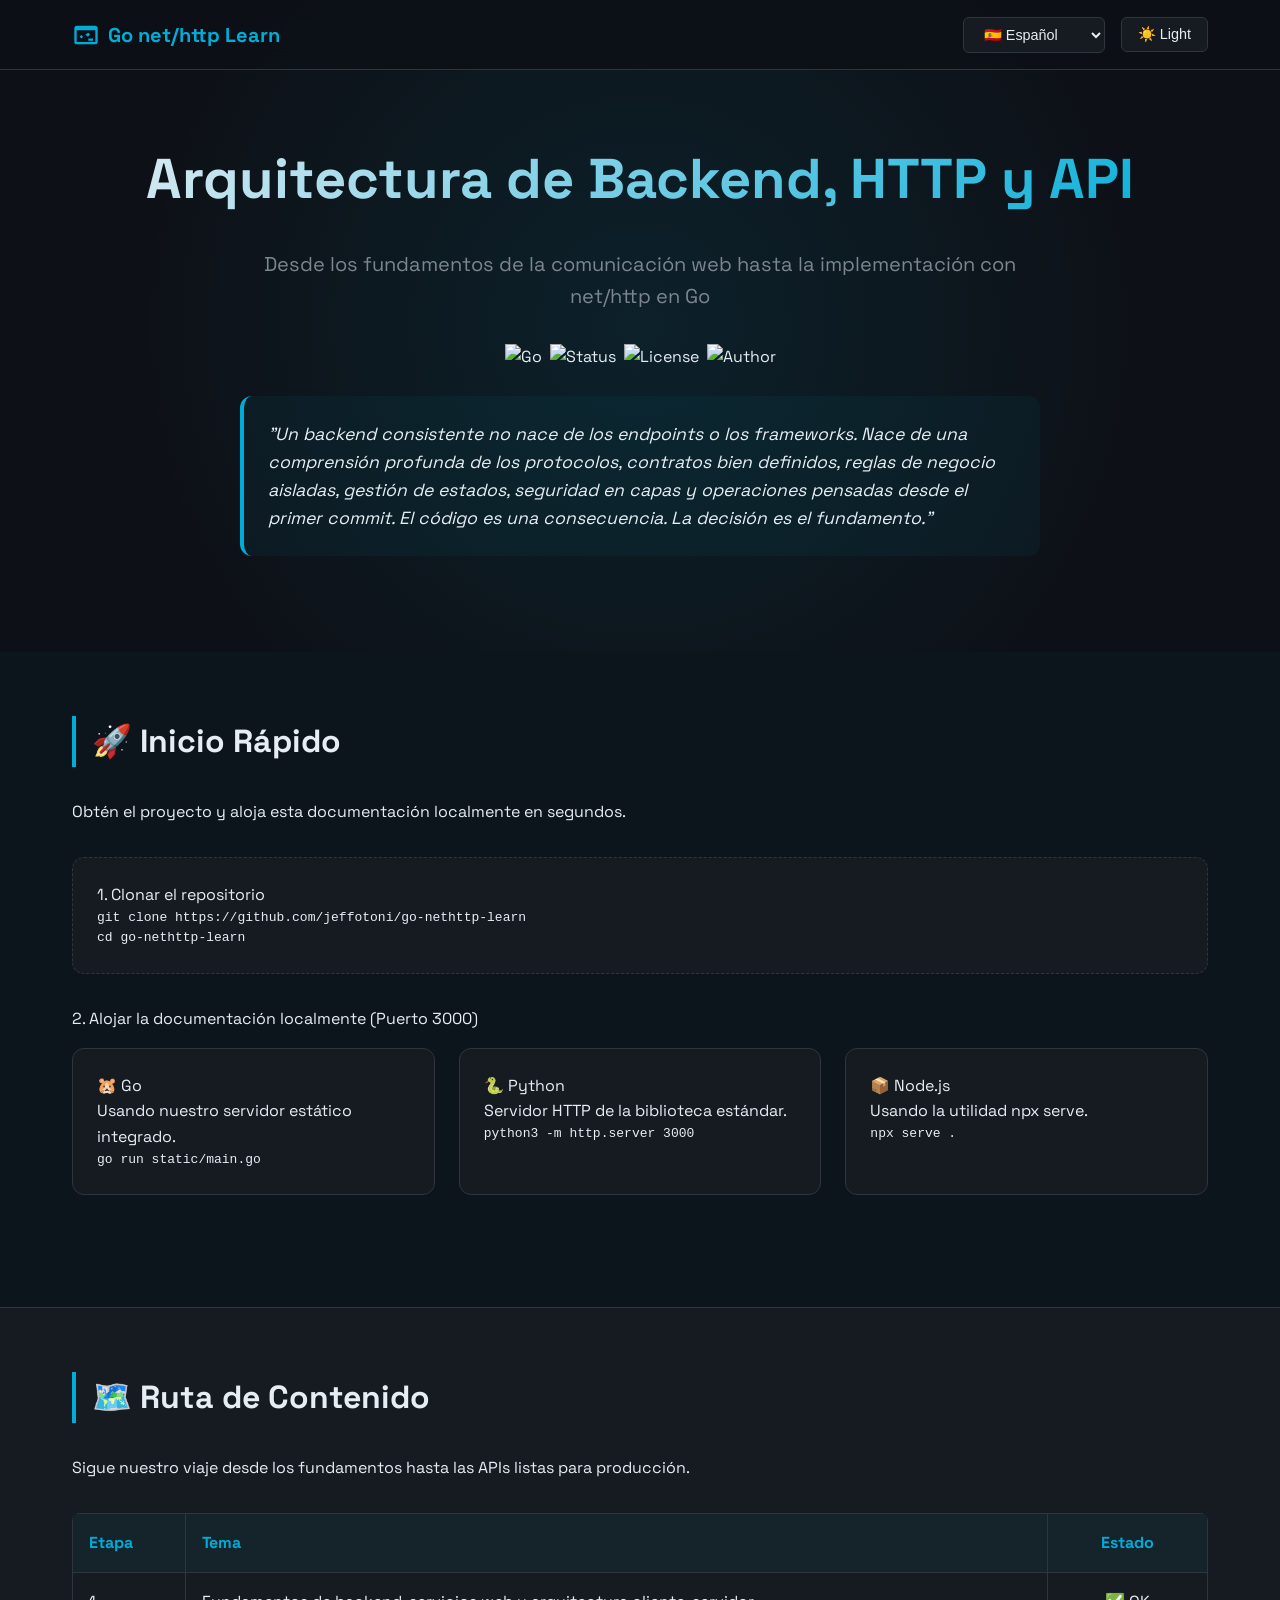
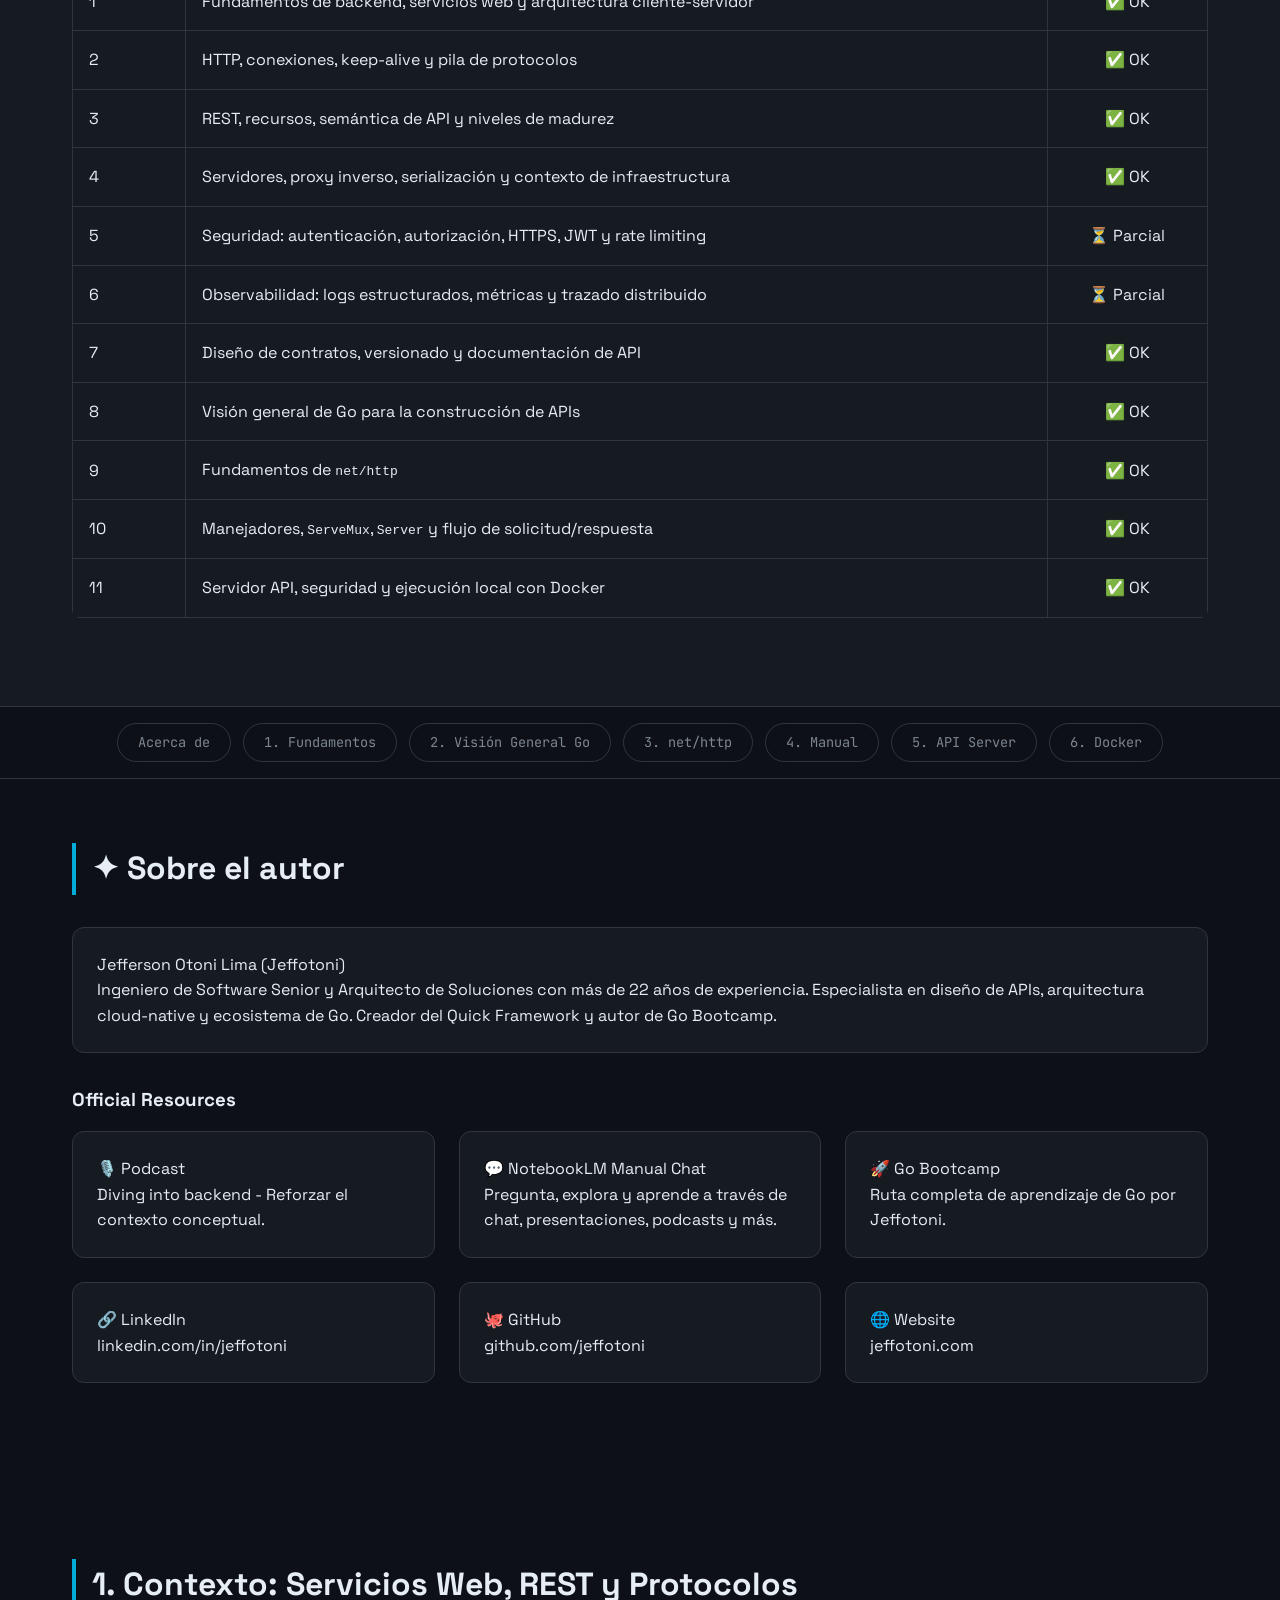
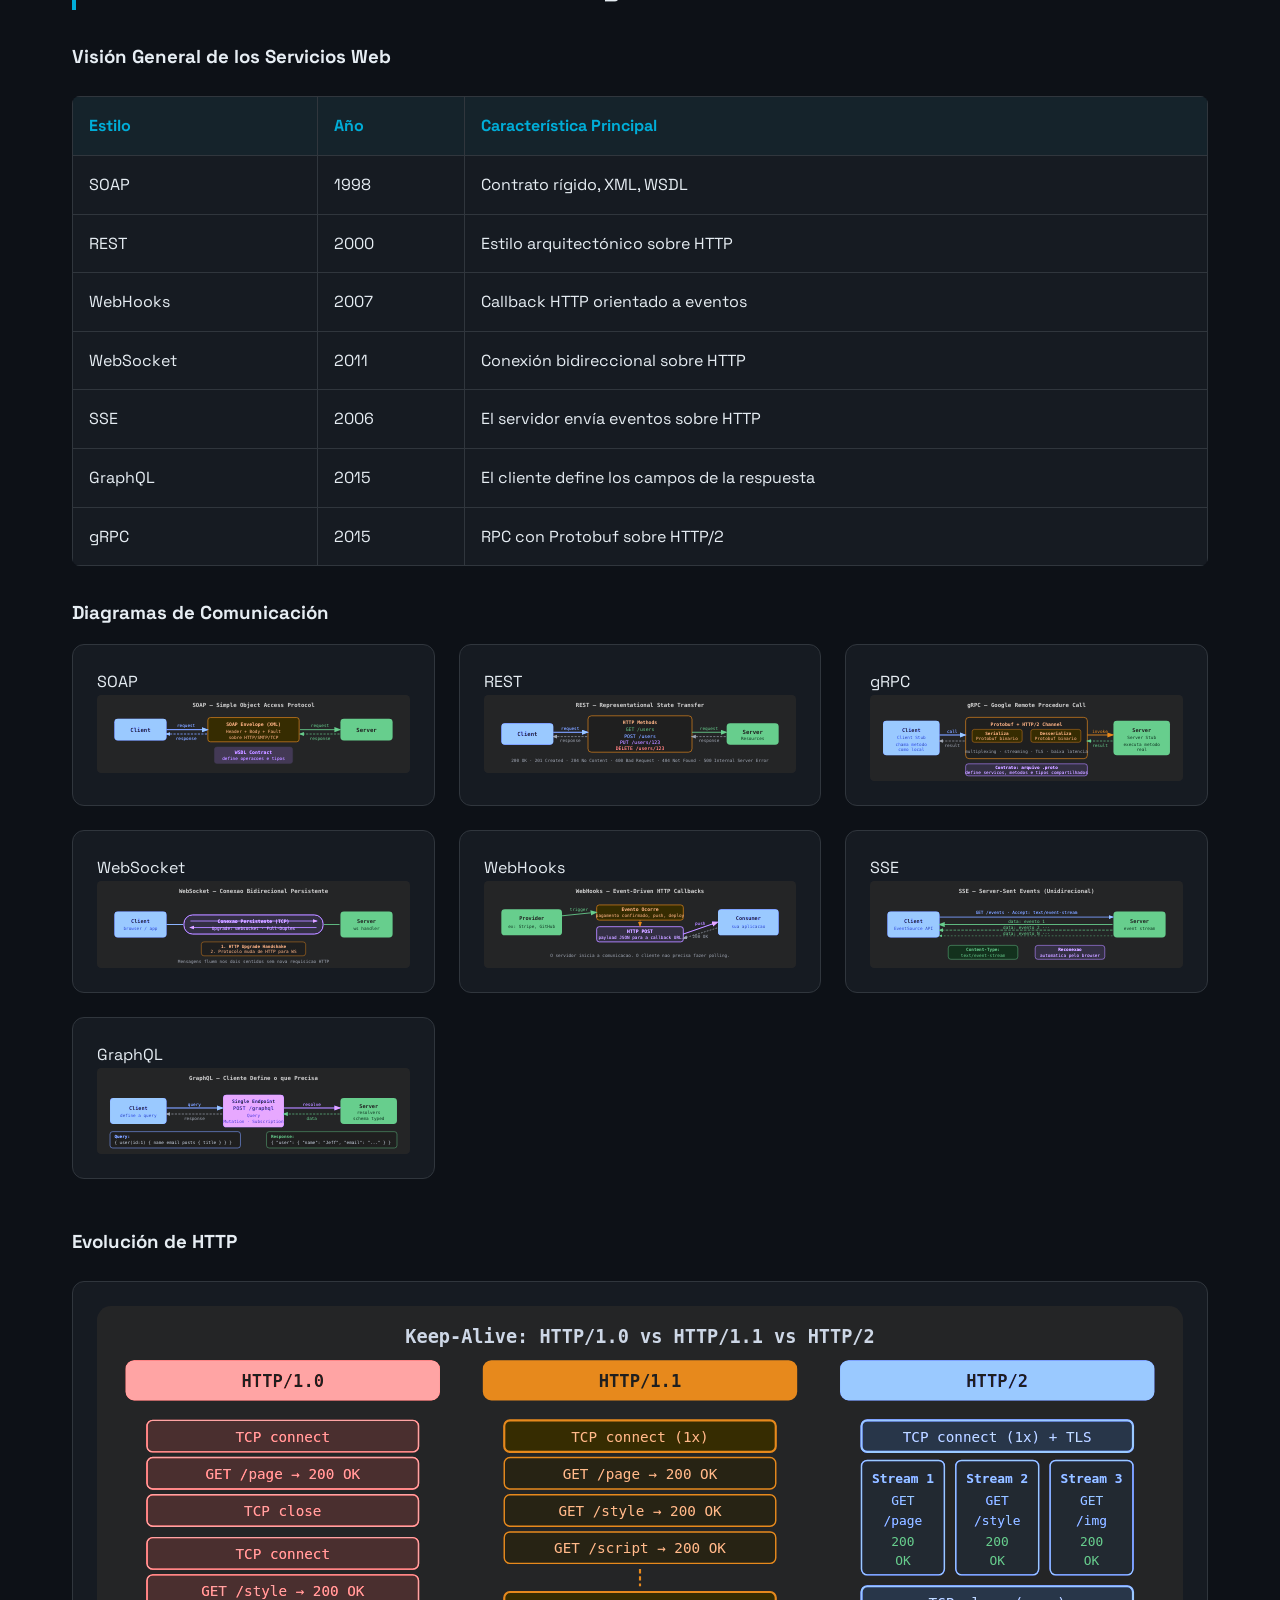
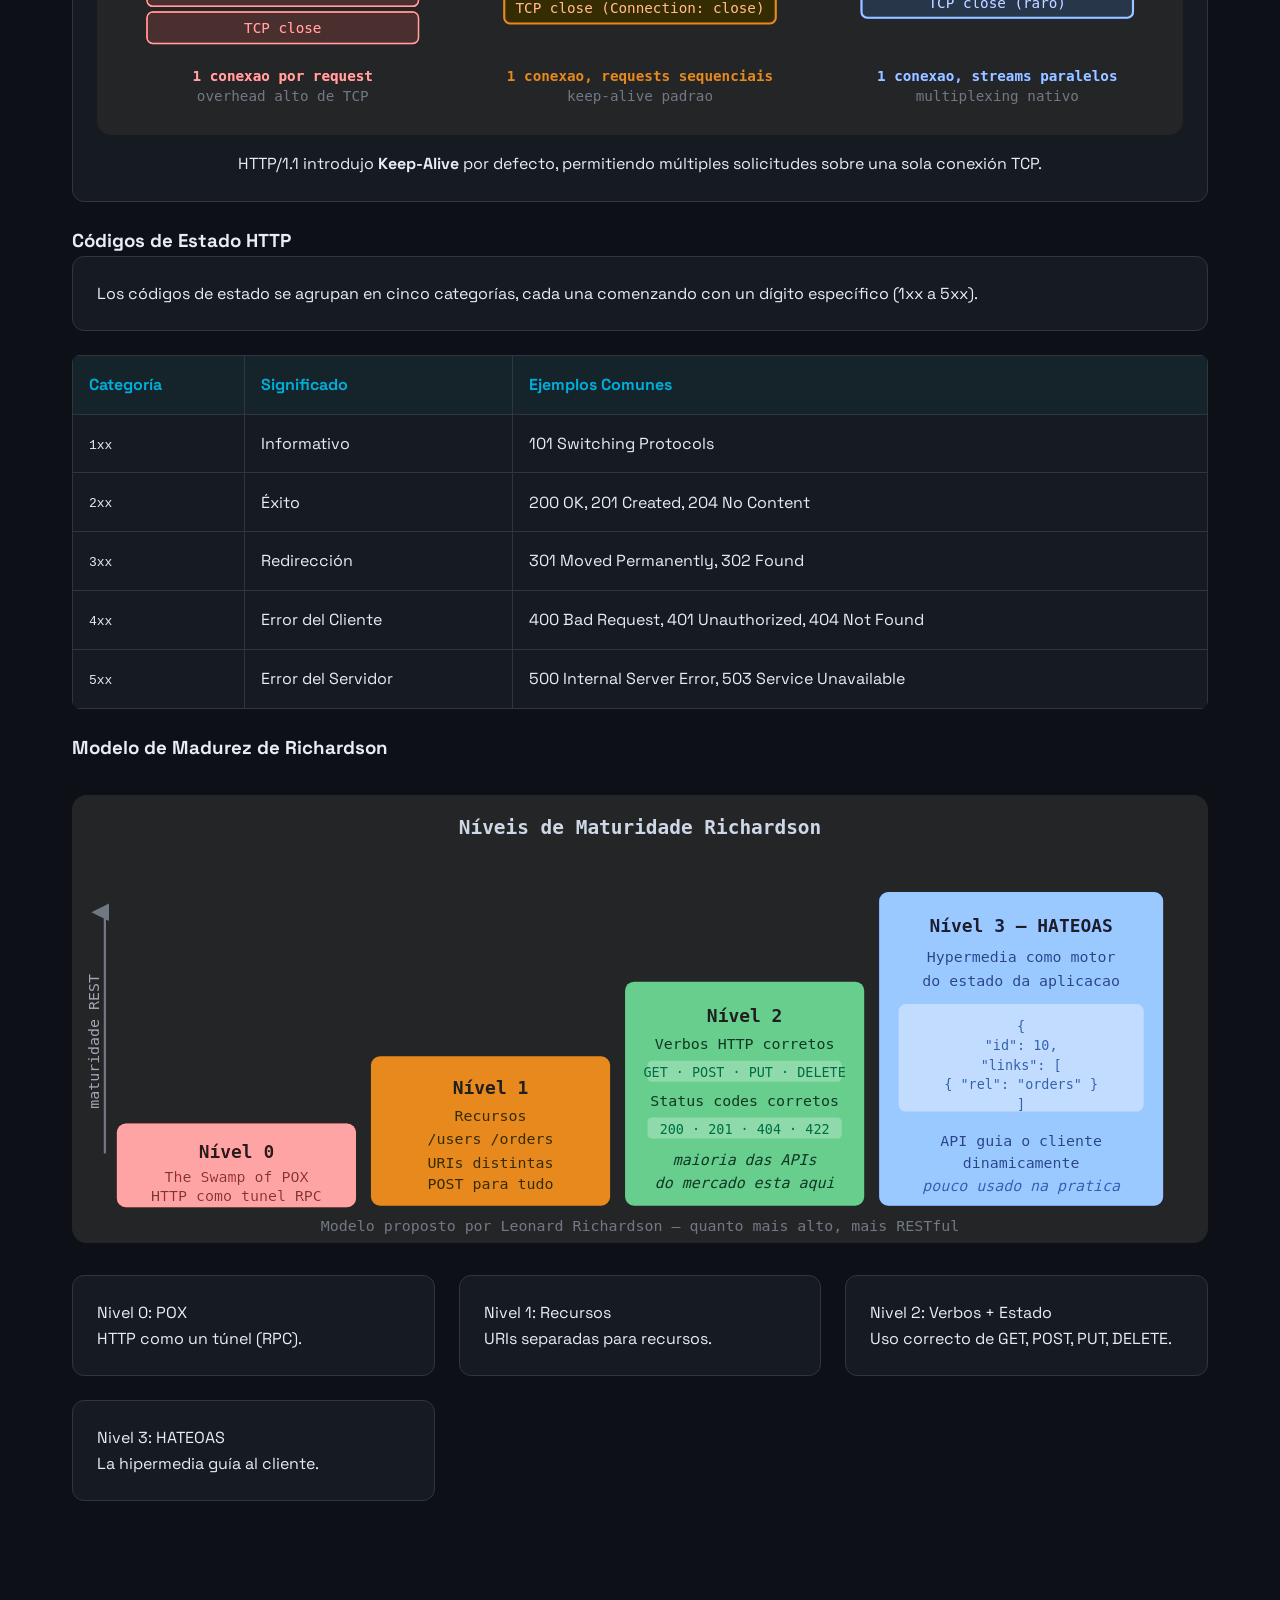
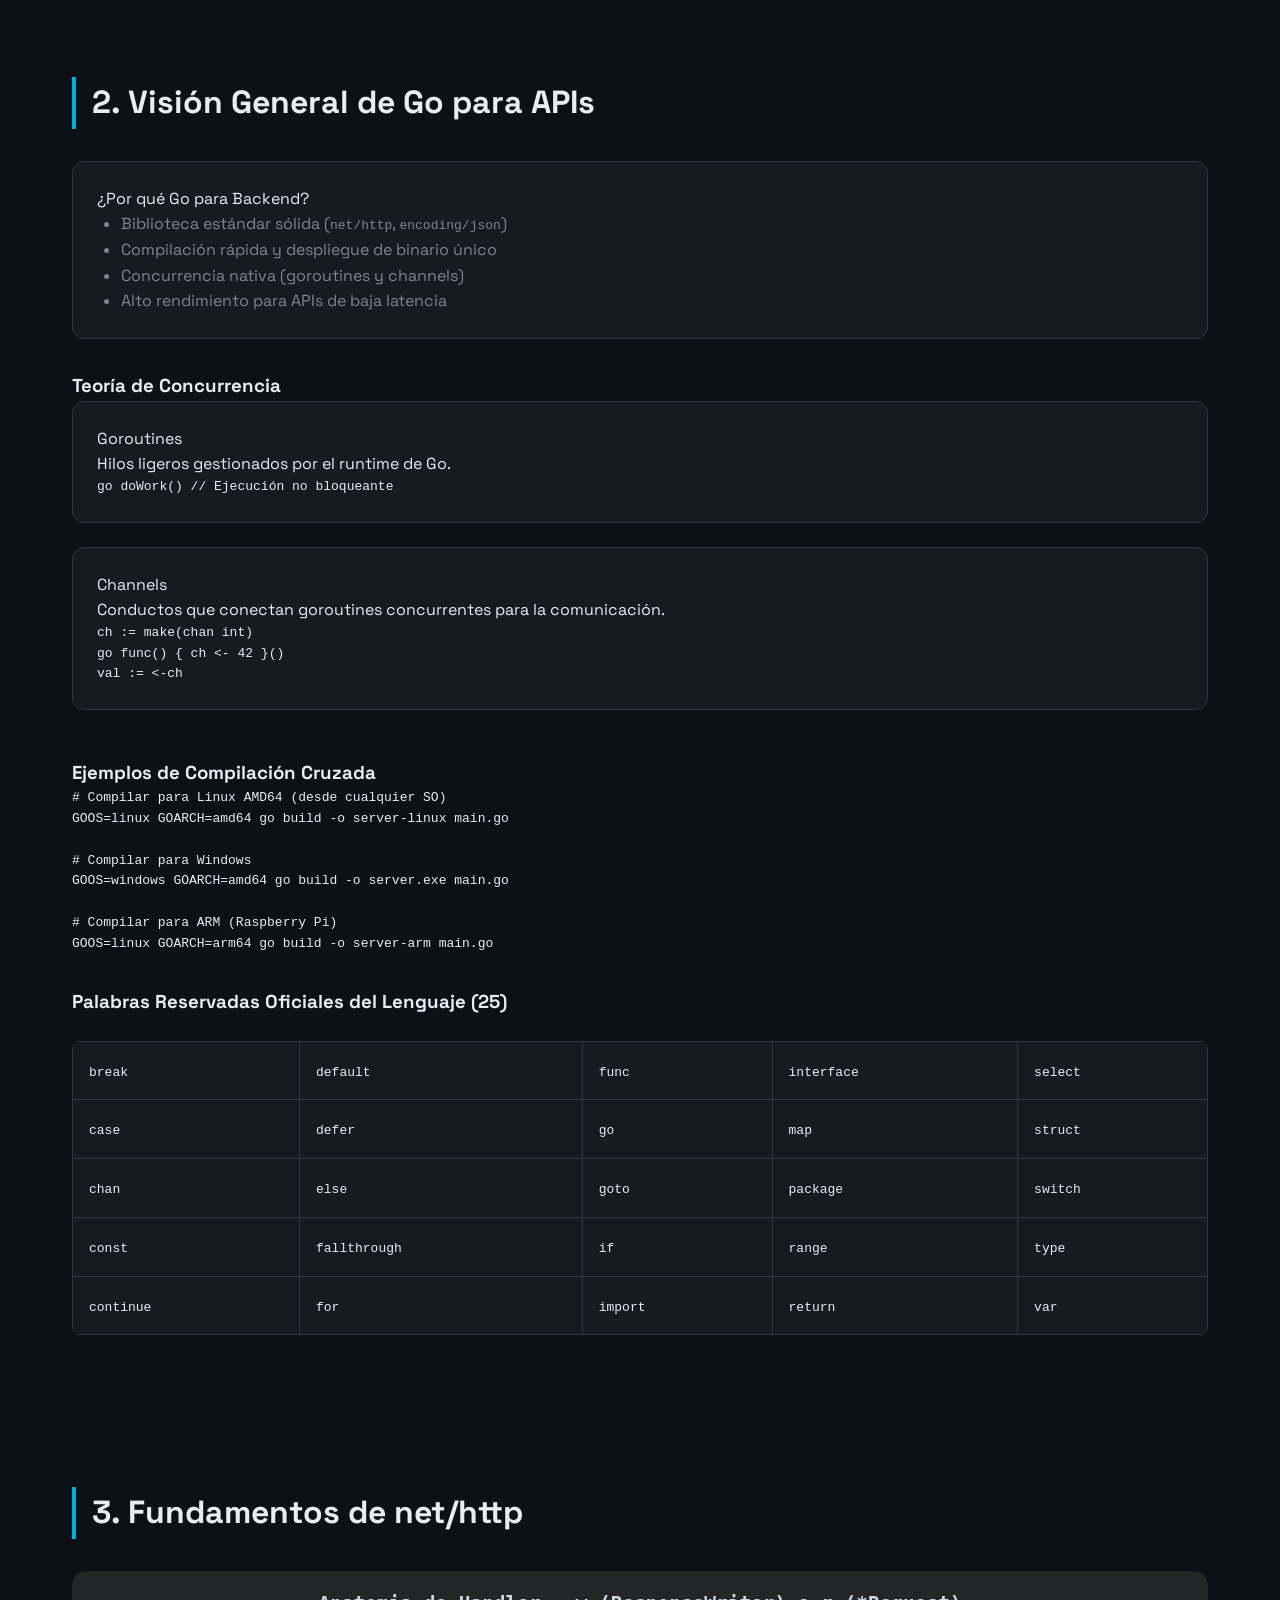
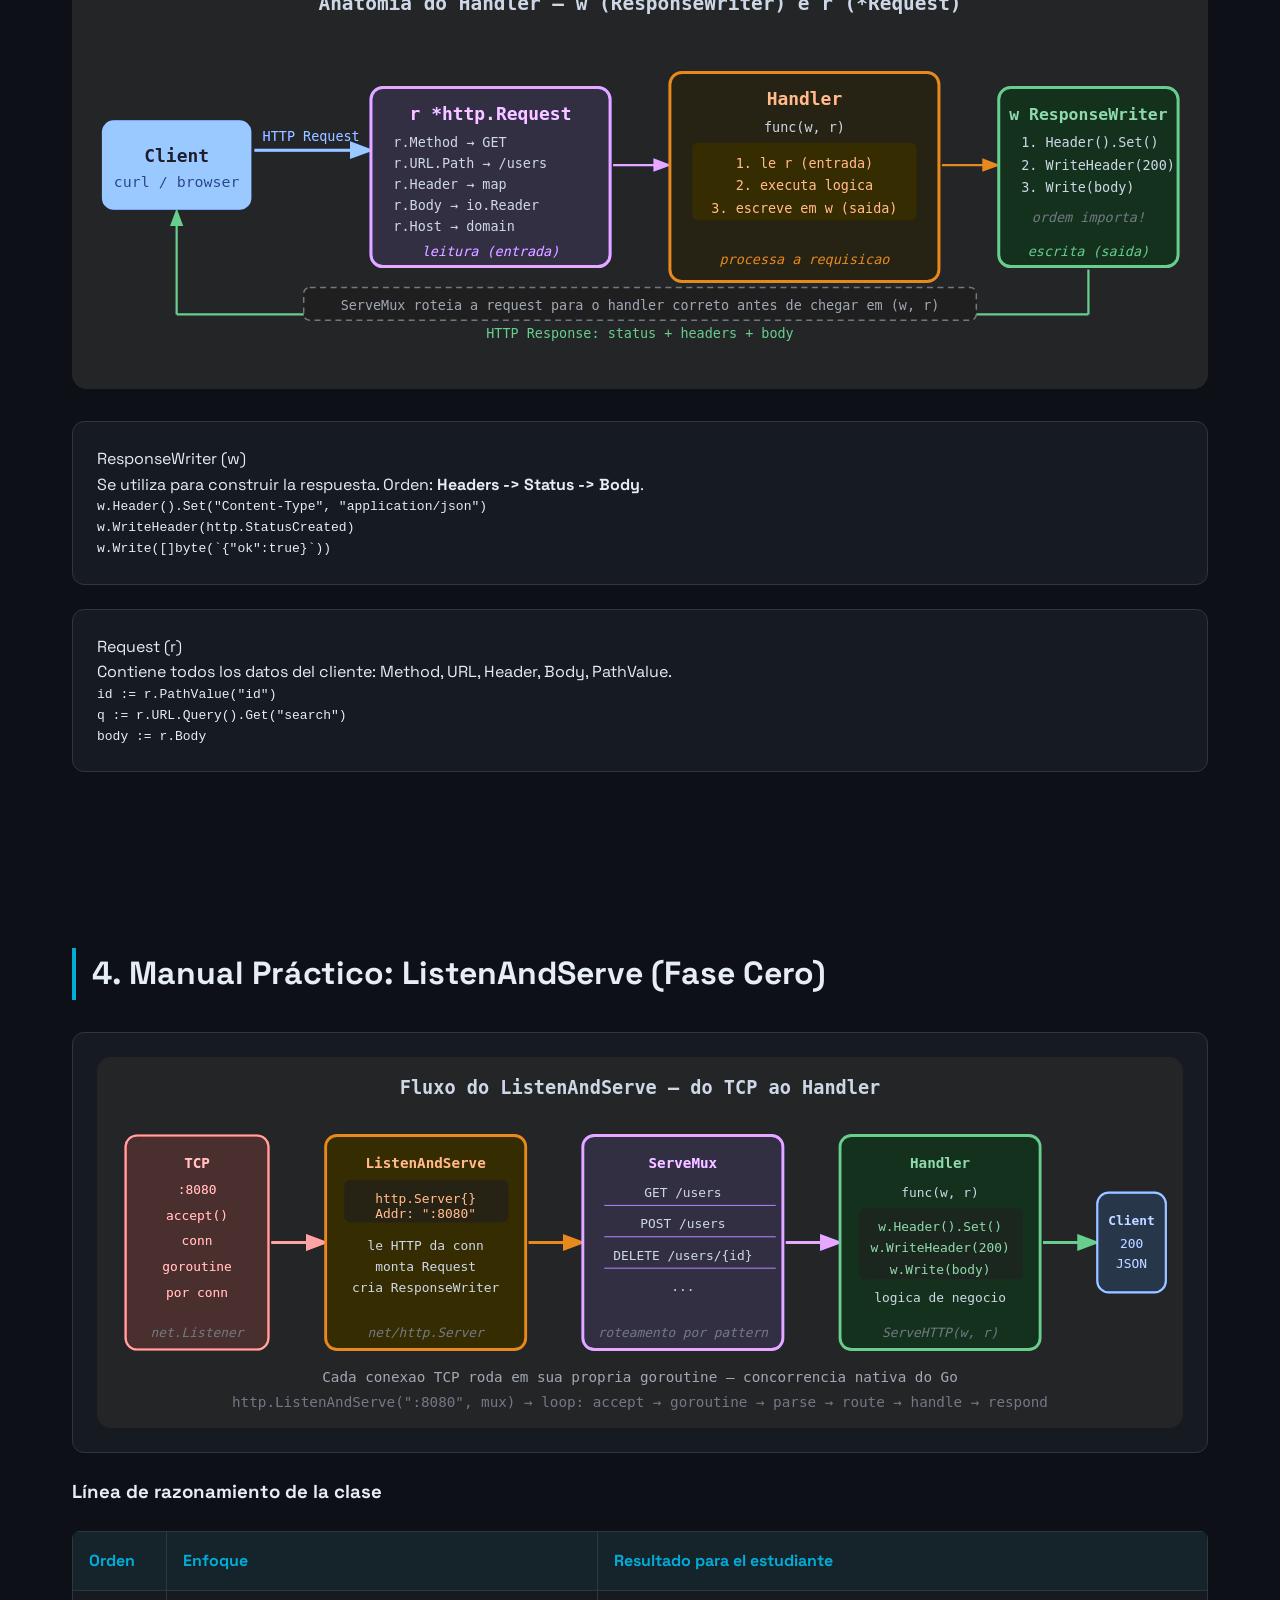
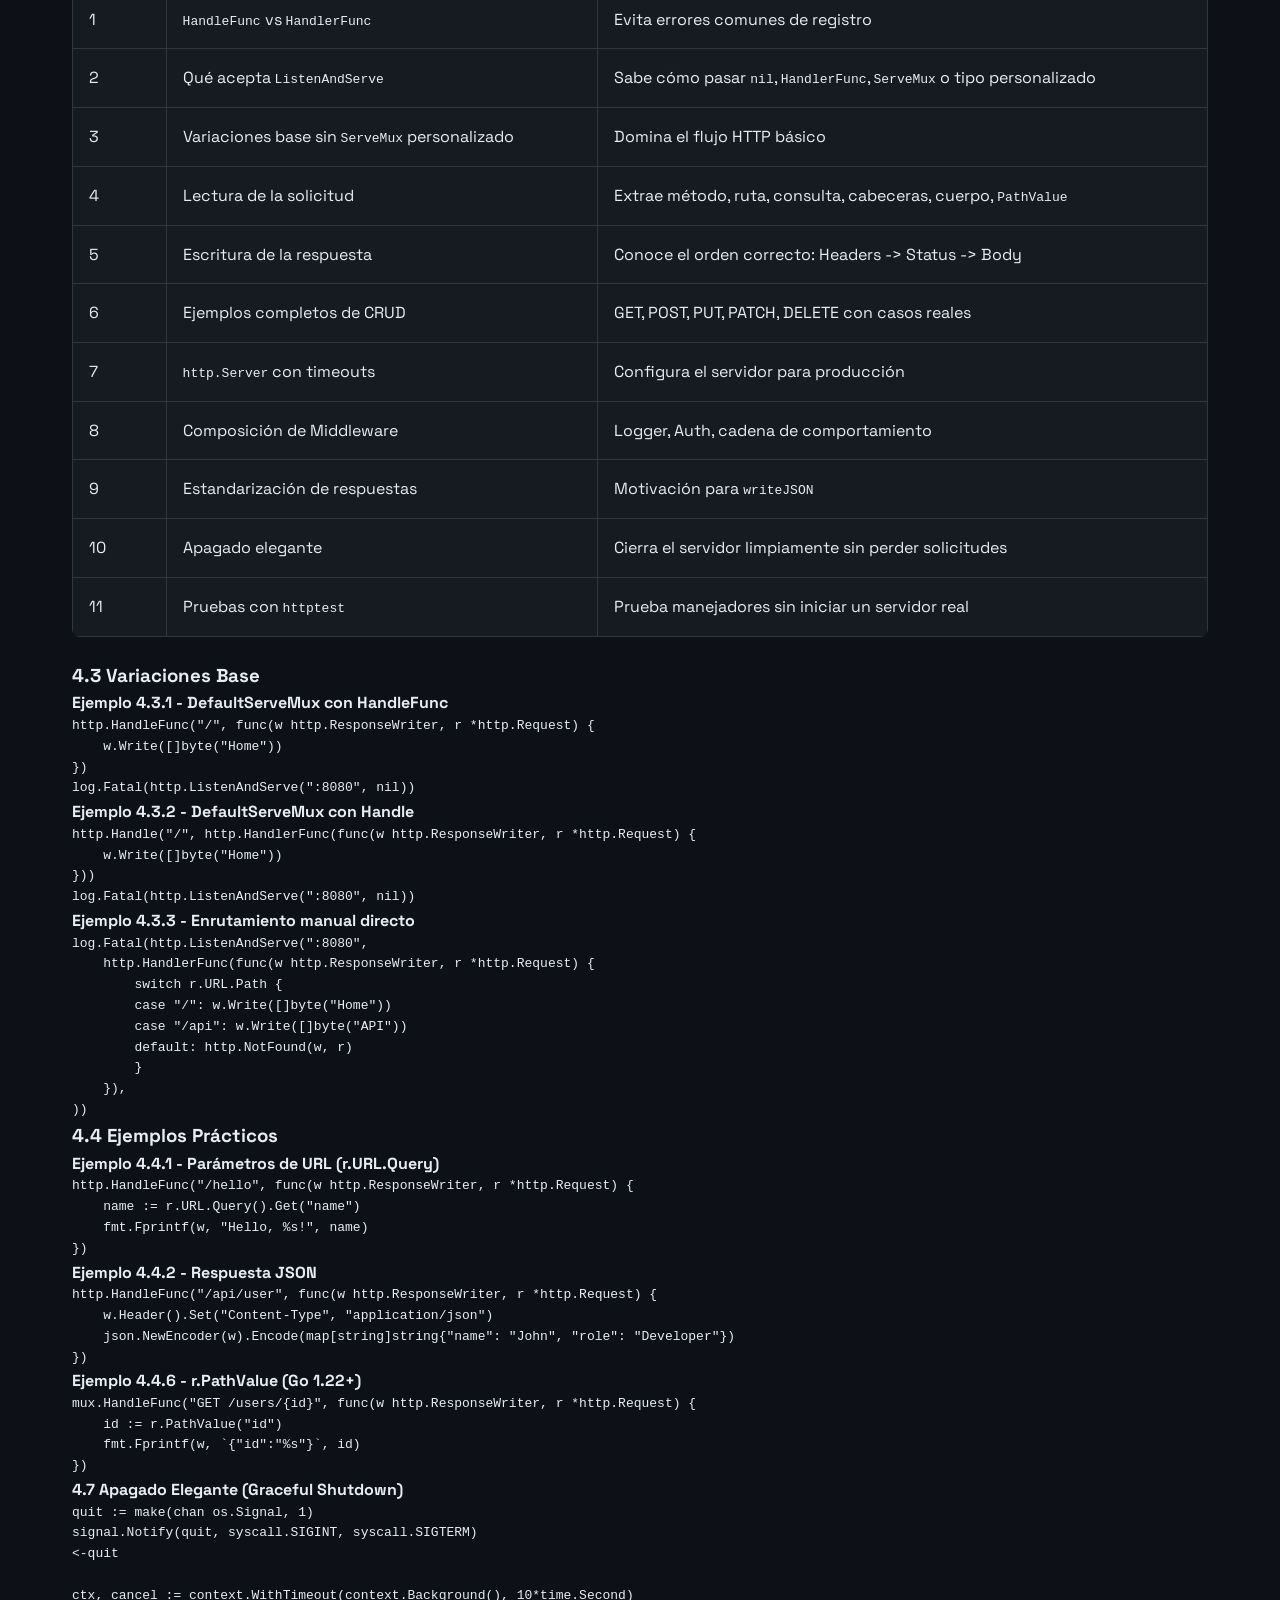
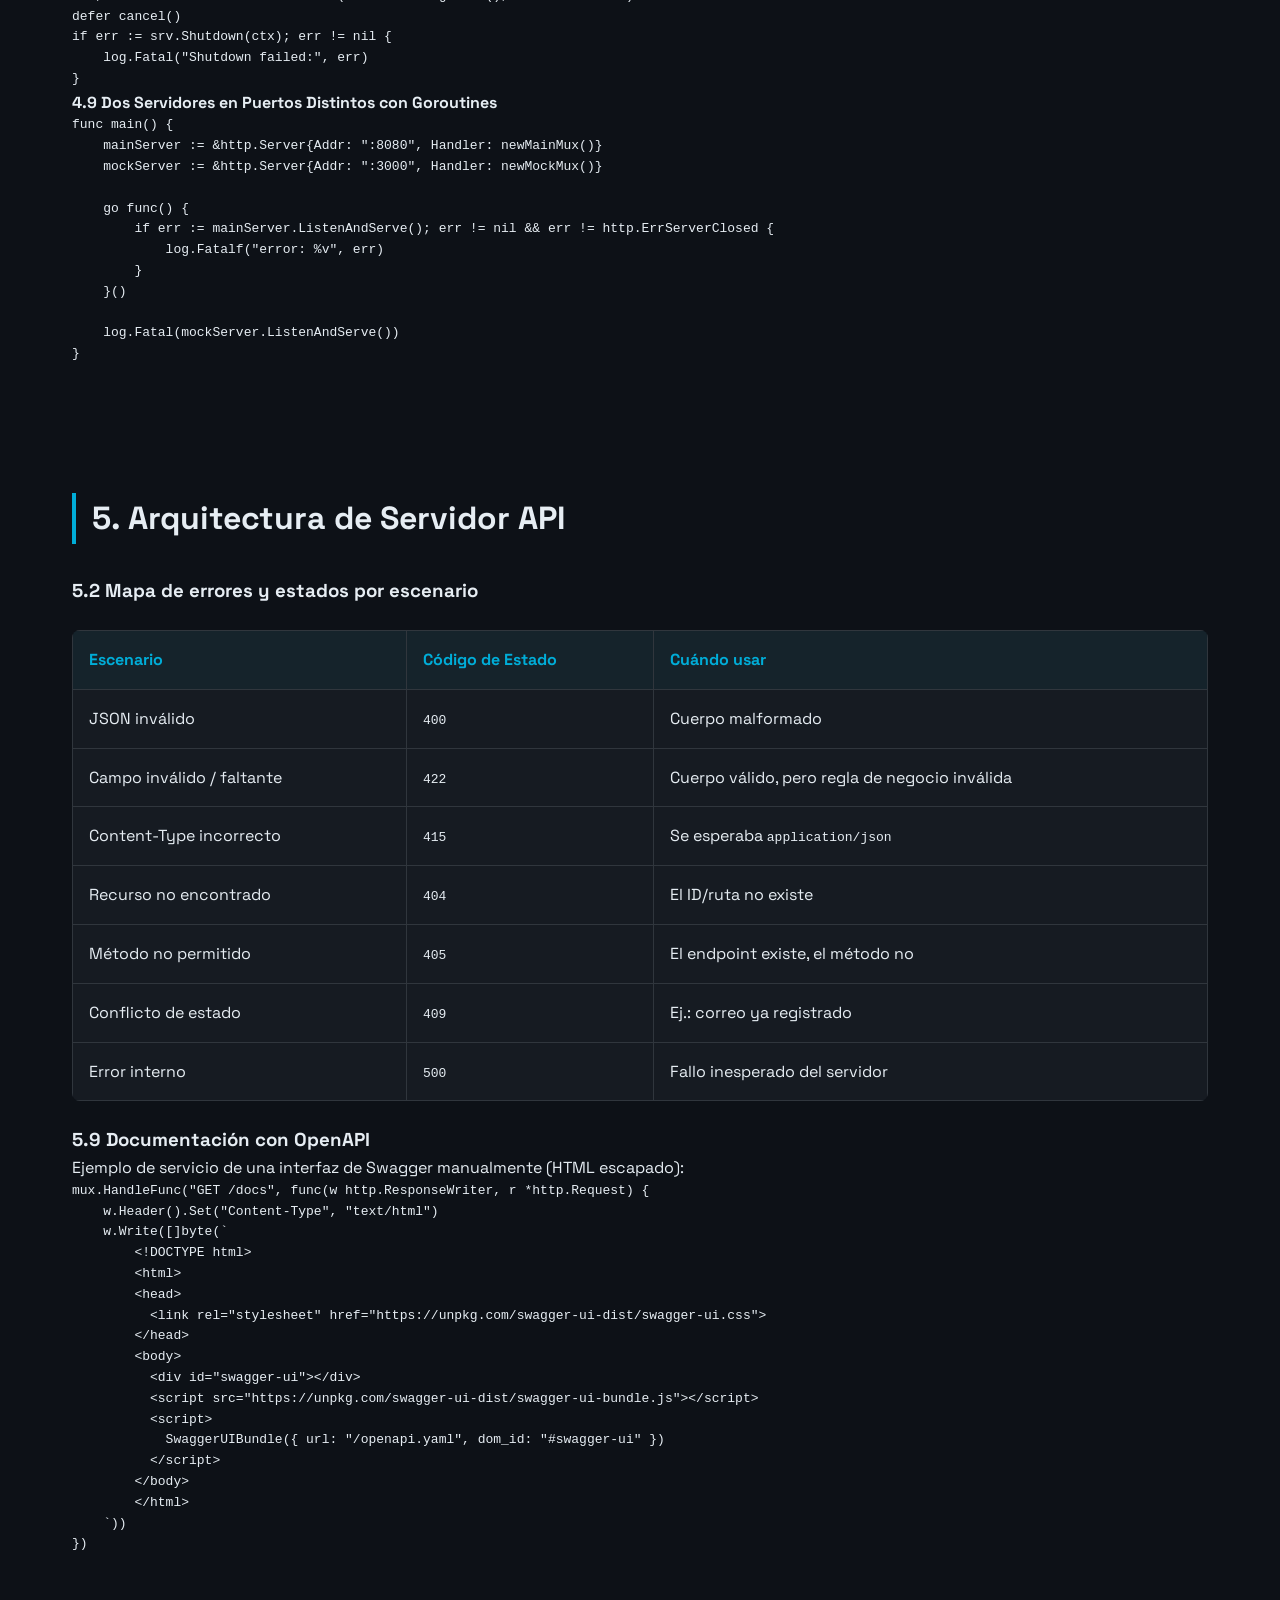
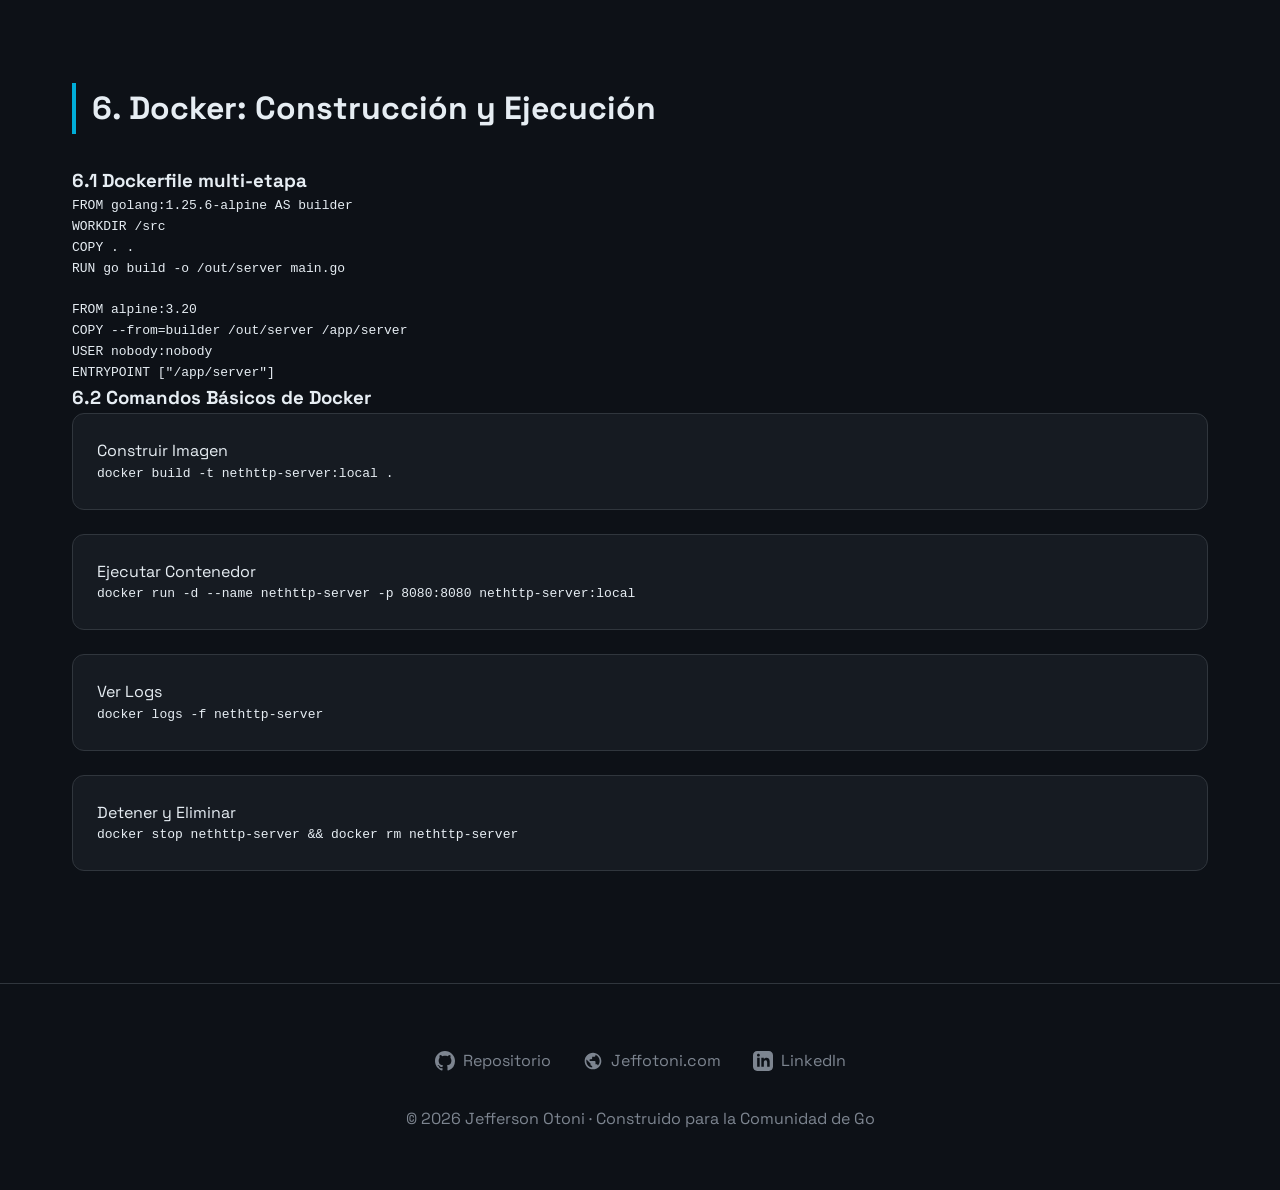
==== commit d102217c: "feat: major documentation portal upgrade with i18n and modern UI" ====
--- a/index_es.html
+++ b/index_es.html
@@ -82,6 +82,36 @@
             </div>
         </section>
 
+        <!-- Content Track Section -->
+        <section id="track" style="background: var(--bg-card); border-bottom: 1px solid var(--border-color);">
+            <div class="container">
+                <h2 class="section-title">🗺️ Ruta de Contenido</h2>
+                <p class="card-text" style="margin-bottom: 2rem;">Sigue nuestro viaje desde los fundamentos hasta las APIs listas para producción.</p>
+                <table>
+                    <thead>
+                        <tr>
+                            <th>Etapa</th>
+                            <th>Tema</th>
+                            <th style="text-align: center;">Estado</th>
+                        </tr>
+                    </thead>
+                    <tbody>
+                        <tr><td>1</td><td>Fundamentos de backend, servicios web y arquitectura cliente-servidor</td><td style="text-align: center;">✅ OK</td></tr>
+                        <tr><td>2</td><td>HTTP, conexiones, keep-alive y pila de protocolos</td><td style="text-align: center;">✅ OK</td></tr>
+                        <tr><td>3</td><td>REST, recursos, semántica de API y niveles de madurez</td><td style="text-align: center;">✅ OK</td></tr>
+                        <tr><td>4</td><td>Servidores, proxy inverso, serialización y contexto de infraestructura</td><td style="text-align: center;">✅ OK</td></tr>
+                        <tr><td>5</td><td>Seguridad: autenticación, autorización, HTTPS, JWT y rate limiting</td><td style="text-align: center;">⏳ Parcial</td></tr>
+                        <tr><td>6</td><td>Observabilidad: logs estructurados, métricas y trazado distribuido</td><td style="text-align: center;">⏳ Parcial</td></tr>
+                        <tr><td>7</td><td>Diseño de contratos, versionado y documentación de API</td><td style="text-align: center;">✅ OK</td></tr>
+                        <tr><td>8</td><td>Visión general de Go para la construcción de APIs</td><td style="text-align: center;">✅ OK</td></tr>
+                        <tr><td>9</td><td>Fundamentos de <code>net/http</code></td><td style="text-align: center;">✅ OK</td></tr>
+                        <tr><td>10</td><td>Manejadores, <code>ServeMux</code>, <code>Server</code> y flujo de solicitud/respuesta</td><td style="text-align: center;">✅ OK</td></tr>
+                        <tr><td>11</td><td>Servidor API, seguridad y ejecución local con Docker</td><td style="text-align: center;">✅ OK</td></tr>
+                    </tbody>
+                </table>
+            </div>
+        </section>
+
         <!-- Sticky Nav -->
         <nav class="category-nav">
             <a href="#about" class="category-pill">Acerca de</a>
